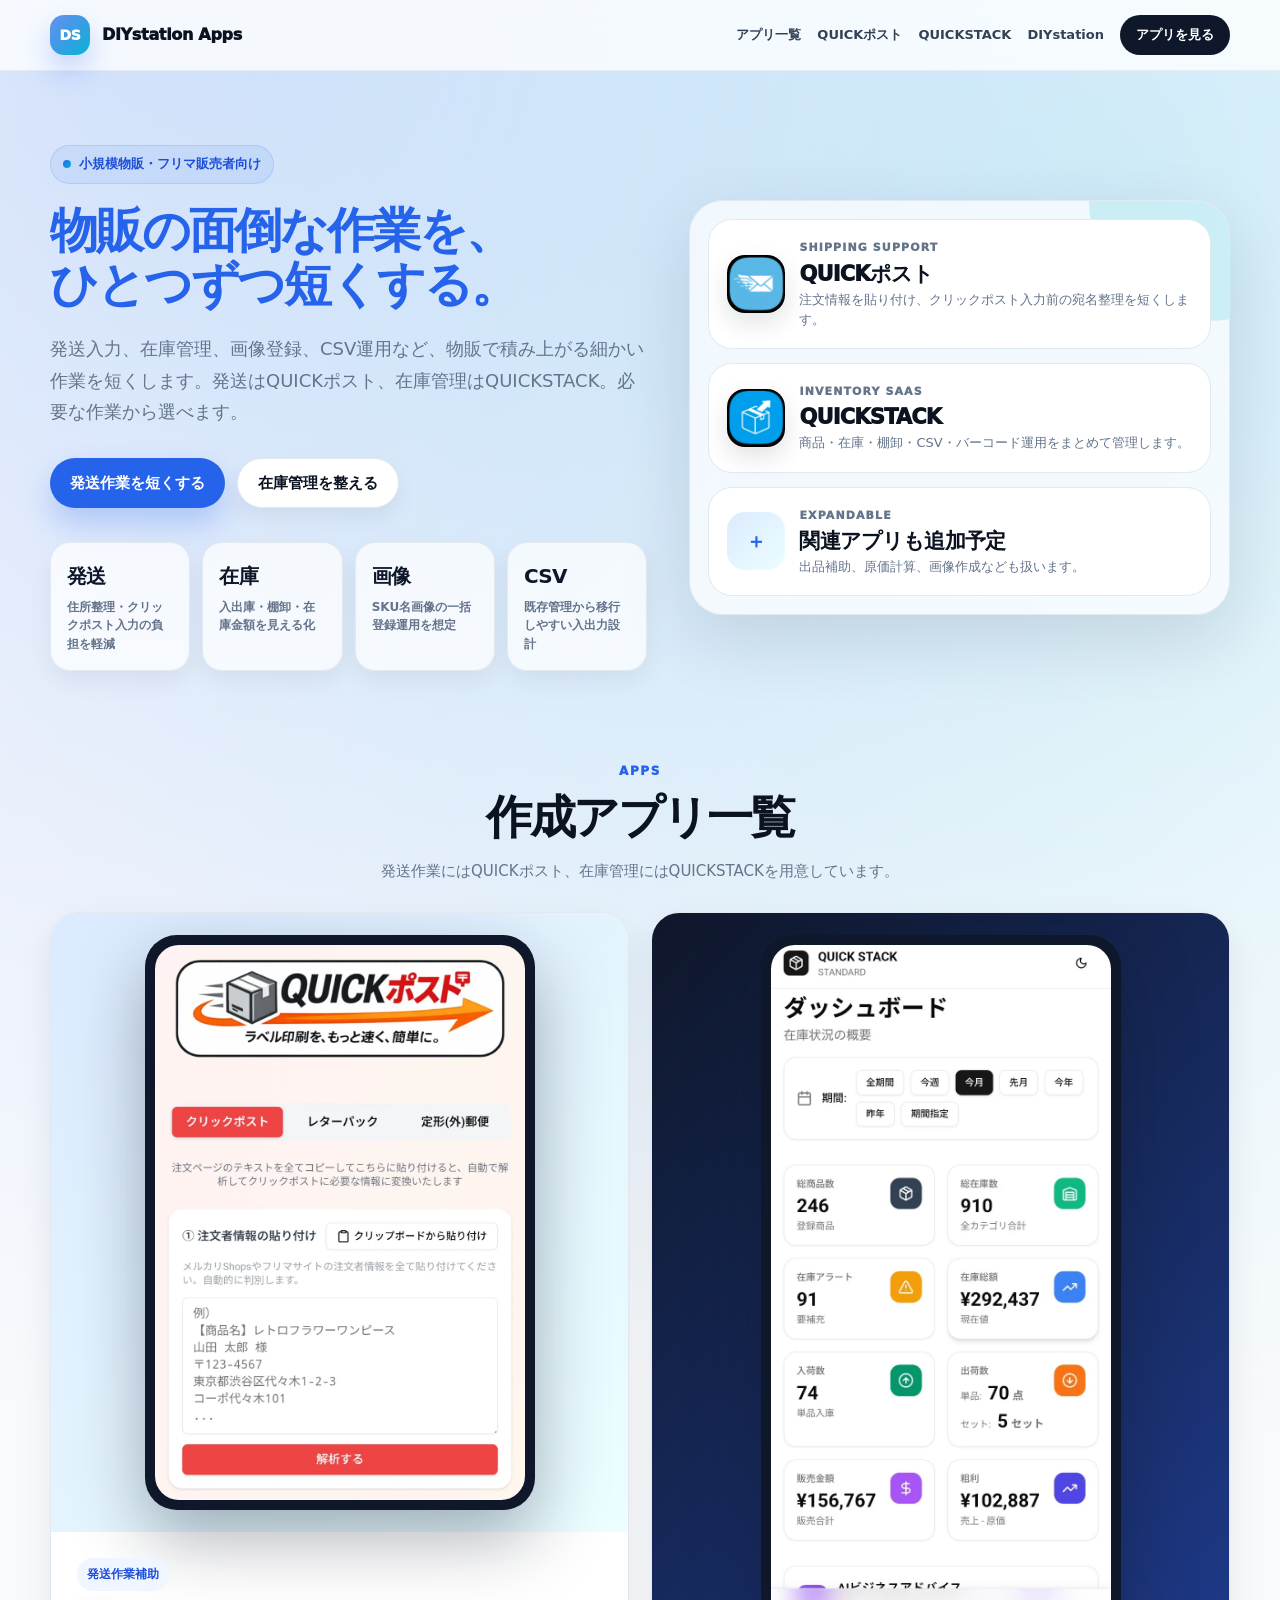
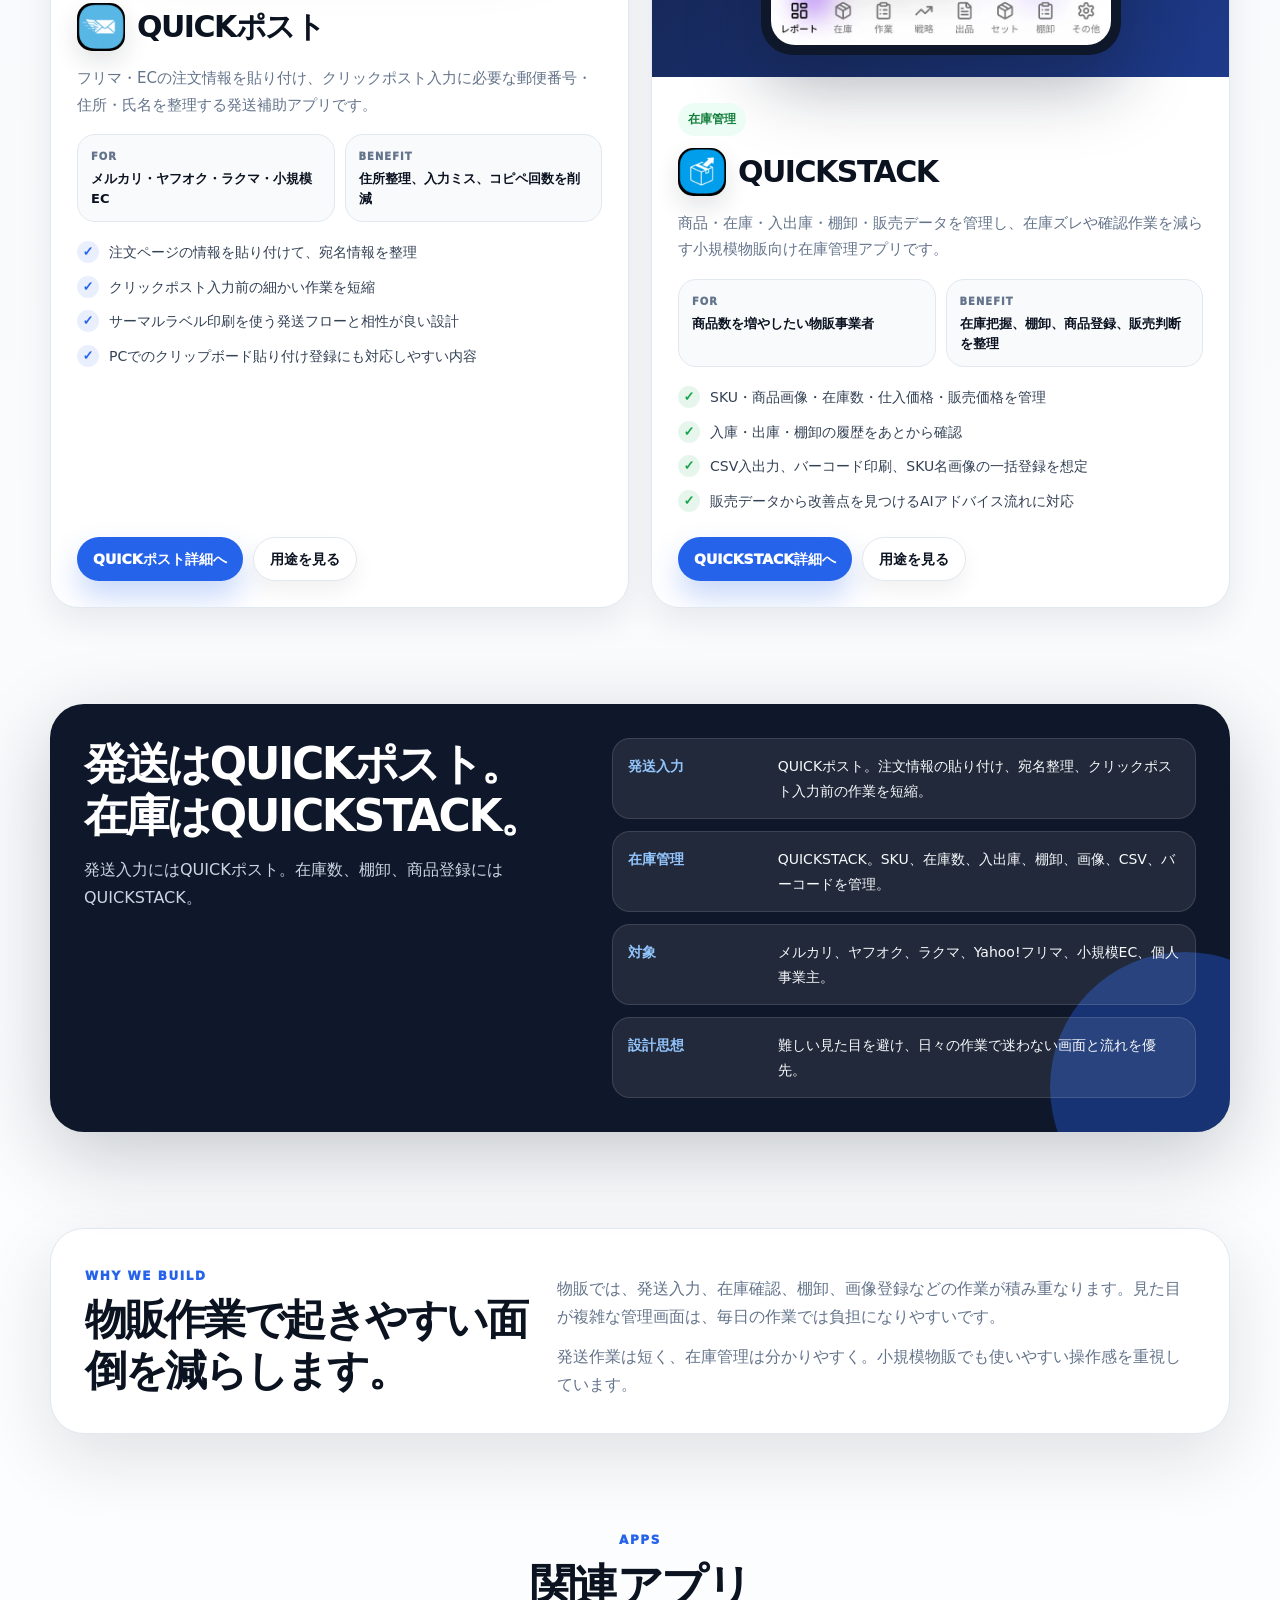
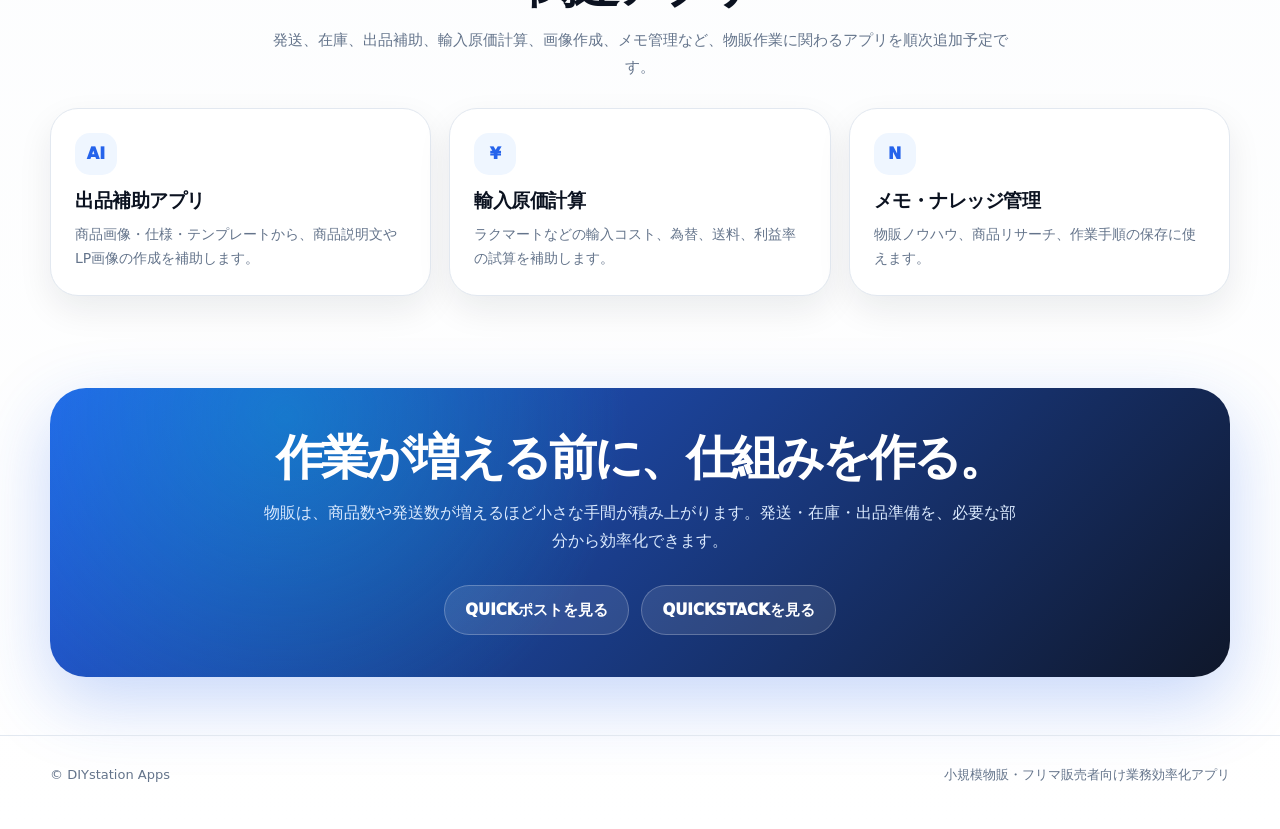
==== index.html @ 3c22f2e5 "ナビにDIYstationトップへのリンクを追加" ====
<!DOCTYPE html>
<html lang="ja">
<head>
  <meta charset="UTF-8" />
  <meta name="viewport" content="width=device-width, initial-scale=1.0, viewport-fit=cover" />
  <title>DIYstation Apps | 物販作業を短くするアプリ一覧</title>
  <meta name="description" content="QUICKポスト、QUICKSTACKなど、小規模物販・フリマ販売者の発送、在庫管理、出品準備を効率化するアプリこのページです。" />
  <meta property="og:title" content="DIYstation Apps | 物販作業を短くするアプリ一覧" />
  <meta property="og:description" content="QUICKポスト、QUICKSTACKなど、小規模物販・フリマ販売者の発送、在庫管理、出品準備を効率化するアプリこのページです。" />
  <meta property="og:type" content="website" />
  <meta property="og:image" content="./assets/og.png" />
  <meta property="og:url" content="https://example.com/" />
  <link rel="preconnect" href="https://fonts.gstatic.com" crossorigin />
  <link rel="icon" href="./assets/quickstack-icon.png" />
  <link rel="stylesheet" href="./assets/site.css" />
</head>

<body>

<header class="header">
  <div class="header-inner">
    <a class="brand" href="./index.html" aria-label="DIYstation Apps">
      <div class="logo-mark">DS</div>
      <span>DIYstation Apps</span>
    </a>
    <nav class="nav" aria-label="Main navigation">
      <a href="./index.html#apps">アプリ一覧</a>
      <a href="./quickpost.html">QUICKポスト</a>
      <a href="./quickstack.html">QUICKSTACK</a>
      <a href="https://ricesan7.github.io/diystation/" target="_blank">DIYstation</a>
      <a class="nav-cta" href="./index.html#apps">アプリを見る</a>
      <button class="mobile-menu-button" type="button" aria-label="メニューを開く" aria-expanded="false" data-mobile-menu>☰</button>
    </nav>
  </div>
</header>

<div class="mobile-drawer" aria-label="Mobile navigation">
  <a href="./index.html#apps">アプリ一覧を見る</a>
  <a href="./quickpost.html">QUICKポストを見る</a>
  <a href="./quickstack.html">QUICKSTACKを見る</a>
  <a href="https://ricesan7.github.io/diystation/" target="_blank">DIYstationトップへ</a>
  <a class="primary" href="./index.html#apps">用途から選ぶ</a>
</div>

<main>
  <section class="hero">
    <div class="container hero-grid">
      <div>
        <div class="eyebrow">小規模物販・フリマ販売者向け</div>
        <h1 class="hero-title"><span class="line">物販の面倒な作業を、</span><span class="line accent">ひとつずつ短くする。</span></h1>
        <p class="lead">
          発送入力、在庫管理、画像登録、CSV運用など、物販で積み上がる細かい作業を短くします。発送はQUICKポスト、在庫管理はQUICKSTACK。必要な作業から選べます。
        </p>
        <div class="actions">
          <a class="btn btn-primary" href="./quickpost.html">発送作業を短くする</a>
          <a class="btn btn-secondary" href="./quickstack.html">在庫管理を整える</a>
        </div>
        <div class="hero-proof">
          <div class="proof"><strong>発送</strong><span>住所整理・クリックポスト入力の負担を軽減</span></div>
          <div class="proof"><strong>在庫</strong><span>入出庫・棚卸・在庫金額を見える化</span></div>
          <div class="proof"><strong>画像</strong><span>SKU名画像の一括登録運用を想定</span></div>
          <div class="proof"><strong>CSV</strong><span>既存管理から移行しやすい入出力設計</span></div>
        </div>
      </div>

      <div class="visual-wrap">
        <div class="visual-stack">
          <a class="product-tile" href="./quickpost.html">
            <picture>
  <source srcset="./assets/quickpost-icon.webp" type="image/webp">
  <img class="app-icon-img" src="./assets/quickpost-icon.png" alt="QUICKポスト アイコン">
</picture>
            <div>
              <div class="tile-kicker">Shipping Support</div>
              <div class="tile-title">QUICKポスト</div>
              <div class="tile-desc">注文情報を貼り付け、クリックポスト入力前の宛名整理を短くします。</div>
            </div>
          </a>
          <a class="product-tile" href="./quickstack.html">
            <picture>
  <source srcset="./assets/quickstack-icon.webp" type="image/webp">
  <img class="app-icon-img" src="./assets/quickstack-icon.png" alt="QUICKSTACK アイコン">
</picture>
            <div>
              <div class="tile-kicker">Inventory SaaS</div>
              <div class="tile-title">QUICKSTACK</div>
              <div class="tile-desc">商品・在庫・棚卸・CSV・バーコード運用をまとめて管理します。</div>
            </div>
          </a>
          <div class="product-tile">
            <div class="tile-icon">＋</div>
            <div>
              <div class="tile-kicker">Expandable</div>
              <div class="tile-title">関連アプリも追加予定</div>
              <div class="tile-desc">出品補助、原価計算、画像作成なども扱います。</div>
            </div>
          </div>
        </div>
      </div>
    </div>
  </section>

  <section id="apps" class="section">
    <div class="container">
      <div class="section-head">
        <div class="kicker">Apps</div>
        <h2 class="section-title">作成アプリ一覧</h2>
        <p class="section-desc">発送作業にはQUICKポスト、在庫管理にはQUICKSTACKを用意しています。</p>
      </div>

      <div class="cards-2">
        <article class="app-card">
          <div class="app-screen">
<div class="real-screen-frame quickpost">
  <picture>
    <source srcset="./assets/quickpost-screen.webp" type="image/webp">
    <img src="./assets/quickpost-screen.png" alt="QUICKポスト アプリ画面" loading="lazy">
  </picture>
</div>
</div>
          <div class="app-body">
            <div class="tag">発送作業補助</div>
            <div class="app-title-row"><picture>
  <source srcset="./assets/quickpost-icon.webp" type="image/webp">
  <img class="app-icon-img" src="./assets/quickpost-icon.png" alt="QUICKポスト アイコン">
</picture><h3>QUICKポスト</h3></div>
            <p class="app-copy">フリマ・ECの注文情報を貼り付け、クリックポスト入力に必要な郵便番号・住所・氏名を整理する発送補助アプリです。</p>
            <div class="meta-grid">
              <div class="meta"><small>For</small><strong>メルカリ・ヤフオク・ラクマ・小規模EC</strong></div>
              <div class="meta"><small>Benefit</small><strong>住所整理、入力ミス、コピペ回数を削減</strong></div>
            </div>
            <ul class="check-list">
              <li>注文ページの情報を貼り付けて、宛名情報を整理</li>
              <li>クリックポスト入力前の細かい作業を短縮</li>
              <li>サーマルラベル印刷を使う発送フローと相性が良い設計</li>
              <li>PCでのクリップボード貼り付け登録にも対応しやすい内容</li>
            </ul>
            <div class="card-actions">
              <a class="btn btn-primary" href="./quickpost.html">QUICKポスト詳細へ</a>
              <a class="btn btn-secondary" href="#compare">用途を見る</a>
            </div>
          </div>
        </article>

        <article class="app-card">
          <div class="app-screen dark">
<div class="real-screen-frame tall">
  <picture>
    <source srcset="./assets/quickstack-screen.webp" type="image/webp">
    <img src="./assets/quickstack-screen.png" alt="QUICKSTACK ダッシュボード画面" loading="lazy">
  </picture>
</div>
</div>
          <div class="app-body">
            <div class="tag green">在庫管理</div>
            <div class="app-title-row"><picture>
  <source srcset="./assets/quickstack-icon.webp" type="image/webp">
  <img class="app-icon-img" src="./assets/quickstack-icon.png" alt="QUICKSTACK アイコン">
</picture><h3>QUICKSTACK</h3></div>
            <p class="app-copy">商品・在庫・入出庫・棚卸・販売データを管理し、在庫ズレや確認作業を減らす小規模物販向け在庫管理アプリです。</p>
            <div class="meta-grid">
              <div class="meta"><small>For</small><strong>商品数を増やしたい物販事業者</strong></div>
              <div class="meta"><small>Benefit</small><strong>在庫把握、棚卸、商品登録、販売判断を整理</strong></div>
            </div>
            <ul class="check-list green">
              <li>SKU・商品画像・在庫数・仕入価格・販売価格を管理</li>
              <li>入庫・出庫・棚卸の履歴をあとから確認</li>
              <li>CSV入出力、バーコード印刷、SKU名画像の一括登録を想定</li>
              <li>販売データから改善点を見つけるAIアドバイス流れに対応</li>
            </ul>
            <div class="card-actions">
              <a class="btn btn-primary" href="./quickstack.html">QUICKSTACK詳細へ</a>
              <a class="btn btn-secondary" href="#compare">用途を見る</a>
            </div>
          </div>
        </article>
      </div>
    </div>
  </section>

  <section id="compare" class="section">
    <div class="container">
      <div class="dark-panel">
        <div class="dark-grid">
          <div>
            <h2>発送はQUICKポスト。<br>在庫はQUICKSTACK。</h2>
            <p>発送入力にはQUICKポスト。在庫数、棚卸、商品登録にはQUICKSTACK。</p>
          </div>
          <div class="compare-table">
            <div class="compare-row"><div class="compare-label">発送入力</div><div class="compare-text">QUICKポスト。注文情報の貼り付け、宛名整理、クリックポスト入力前の作業を短縮。</div></div>
            <div class="compare-row"><div class="compare-label">在庫管理</div><div class="compare-text">QUICKSTACK。SKU、在庫数、入出庫、棚卸、画像、CSV、バーコードを管理。</div></div>
            <div class="compare-row"><div class="compare-label">対象</div><div class="compare-text">メルカリ、ヤフオク、ラクマ、Yahoo!フリマ、小規模EC、個人事業主。</div></div>
            <div class="compare-row"><div class="compare-label">設計思想</div><div class="compare-text">難しい見た目を避け、日々の作業で迷わない画面と流れを優先。</div></div>
          </div>
        </div>
      </div>
    </div>
  </section>

  <section class="section">
    <div class="container story">
      <div>
        <div class="kicker">Why we build</div>
        <h2>物販作業で起きやすい面倒を減らします。</h2>
      </div>
      <div>
        <p>物販では、発送入力、在庫確認、棚卸、画像登録などの作業が積み重なります。見た目が複雑な管理画面は、毎日の作業では負担になりやすいです。</p>
        <p>発送作業は短く、在庫管理は分かりやすく。小規模物販でも使いやすい操作感を重視しています。</p>
      </div>
    </div>
  </section>

  <section class="section">
    <div class="container">
      <div class="section-head">
        <div class="kicker">Apps</div>
        <h2 class="section-title">関連アプリ</h2>
        <p class="section-desc">発送、在庫、出品補助、輸入原価計算、画像作成、メモ管理など、物販作業に関わるアプリを順次追加予定です。</p>
      </div>
      <div class="cards-3">
        <div class="feature-card"><div class="icon">AI</div><h3>出品補助アプリ</h3><p>商品画像・仕様・テンプレートから、商品説明文やLP画像の作成を補助します。</p></div>
        <div class="feature-card"><div class="icon">¥</div><h3>輸入原価計算</h3><p>ラクマートなどの輸入コスト、為替、送料、利益率の試算を補助します。</p></div>
        <div class="feature-card"><div class="icon">N</div><h3>メモ・ナレッジ管理</h3><p>物販ノウハウ、商品リサーチ、作業手順の保存に使えます。</p></div>
      </div>
    </div>
  </section>

  <section class="container">
    <div class="cta">
      <h2>作業が増える前に、仕組みを作る。</h2>
      <p>物販は、商品数や発送数が増えるほど小さな手間が積み上がります。発送・在庫・出品準備を、必要な部分から効率化できます。</p>
      <div class="actions">
        <a class="btn btn-ghost" href="./quickpost.html">QUICKポストを見る</a>
        <a class="btn btn-ghost" href="./quickstack.html">QUICKSTACKを見る</a>
      </div>
    </div>
  </section>
</main>

<footer class="footer">
  <div class="container footer-inner">
    <div>© DIYstation Apps</div>
    <div>小規模物販・フリマ販売者向け業務効率化アプリ</div>
  </div>
</footer>
<script src="./assets/site.js"></script>


<div class="mobile-bottom-cta" aria-label="Mobile quick actions">
  <a class="primary" href="./quickpost.html"><img class="mini-cta-icon" src="./assets/quickpost-icon.png" alt="">発送を短く</a>
  <a href="./quickstack.html"><img class="mini-cta-icon" src="./assets/quickstack-icon.png" alt="">在庫を整える</a>
</div>
</body>
</html>
---- assets/site.css ----
:root{
  --ink:#0b1220;
  --ink-2:#1e293b;
  --muted:#64748b;
  --muted-2:#94a3b8;
  --line:#e2e8f0;
  --line-2:rgba(148,163,184,.28);
  --white:#fff;
  --bg:#f8fafc;
  --bg-blue:#eef5ff;
  --blue:#2563eb;
  --blue-2:#1d4ed8;
  --cyan:#06b6d4;
  --green:#16a34a;
  --violet:#7c3aed;
  --amber:#f59e0b;
  --dark:#0f172a;
  --shadow:0 24px 70px rgba(15,23,42,.12);
  --shadow-soft:0 14px 34px rgba(15,23,42,.08);
  --radius:28px;
  --radius-sm:18px;
  --container:min(1180px, calc(100% - 32px));
}

*{box-sizing:border-box}
html{scroll-behavior:smooth}
body{
  margin:0;
  color:var(--ink);
  font-family:Inter, "Noto Sans JP", system-ui, -apple-system, BlinkMacSystemFont, "Segoe UI", sans-serif;
  line-height:1.75;
  background:
    radial-gradient(circle at 12% 0%, rgba(37,99,235,.16), transparent 34%),
    radial-gradient(circle at 86% 6%, rgba(6,182,212,.14), transparent 31%),
    linear-gradient(180deg,#f8fbff 0%,#f8fafc 42%,#fff 100%);
}
a{color:inherit;text-decoration:none}
img{max-width:100%;display:block}
button,input,textarea,select{font:inherit}
.container{width:var(--container);margin:0 auto}
.eyebrow{
  display:inline-flex;align-items:center;gap:8px;
  padding:7px 12px;border:1px solid rgba(37,99,235,.14);
  border-radius:999px;background:rgba(37,99,235,.08);
  color:#1d4ed8;font-size:13px;font-weight:800;
}
.eyebrow::before{content:"";width:8px;height:8px;border-radius:999px;background:linear-gradient(135deg,var(--blue),var(--cyan))}
.header{
  position:sticky;top:0;z-index:50;
  backdrop-filter:blur(18px);
  background:rgba(255,255,255,.78);
  border-bottom:1px solid rgba(226,232,240,.78);
  transition:box-shadow .2s ease, background .2s ease;
}
.header.is-scrolled{background:rgba(255,255,255,.9);box-shadow:0 12px 30px rgba(15,23,42,.08)}
.header-inner{
  width:var(--container);height:70px;margin:0 auto;
  display:flex;align-items:center;justify-content:space-between;gap:18px;
}
.brand{display:flex;align-items:center;gap:12px;font-weight:950;letter-spacing:-.02em}
.logo-mark{
  width:40px;height:40px;border-radius:14px;
  background:
    linear-gradient(135deg,rgba(255,255,255,.3),transparent),
    linear-gradient(135deg,var(--blue),var(--cyan));
  color:#fff;display:grid;place-items:center;
  font-size:14px;font-weight:950;box-shadow:0 14px 28px rgba(37,99,235,.25);
}
.nav{display:flex;align-items:center;gap:16px}
.nav a{font-size:13px;font-weight:850;color:#334155}
.nav a:hover{color:var(--blue)}
.nav-cta{
  display:inline-flex;align-items:center;justify-content:center;
  min-height:40px;padding:0 16px;border-radius:999px;
  background:var(--dark);color:#fff!important;font-size:13px!important;font-weight:900!important;
}
.hero{padding:74px 0 42px}
.hero-grid{display:grid;grid-template-columns:1.05fr .95fr;gap:42px;align-items:center}
.hero h1{
  margin:20px 0 0;
  font-size:clamp(38px,5.5vw,72px);
  line-height:1.04;letter-spacing:-.07em;
}
.hero h1 span{color:var(--blue)}
.lead{
  margin:22px 0 0;max-width:720px;
  color:var(--muted);font-size:clamp(15px,2.2vw,18px);
}
.actions{display:flex;flex-wrap:wrap;gap:12px;margin-top:30px}
.btn{
  display:inline-flex;align-items:center;justify-content:center;gap:8px;
  min-height:50px;padding:0 20px;border-radius:999px;
  font-weight:950;font-size:15px;
  transition:transform .18s ease, box-shadow .18s ease, background .18s ease, border-color .18s ease;
}
.btn:hover{transform:translateY(-2px)}
.btn-primary{background:var(--blue);color:#fff;box-shadow:0 16px 30px rgba(37,99,235,.25)}
.btn-primary:hover{background:var(--blue-2)}
.btn-secondary{background:#fff;border:1px solid var(--line);box-shadow:0 10px 22px rgba(15,23,42,.06)}
.btn-dark{background:var(--dark);color:#fff}
.btn-ghost{background:rgba(255,255,255,.1);border:1px solid rgba(255,255,255,.24);color:#fff}
.hero-proof{
  margin-top:34px;display:grid;grid-template-columns:repeat(4,minmax(0,1fr));gap:12px;
}
.proof{
  padding:16px;border:1px solid rgba(226,232,240,.92);
  border-radius:20px;background:rgba(255,255,255,.72);
  box-shadow:0 10px 24px rgba(15,23,42,.06);
}
.proof strong{display:block;font-size:20px;letter-spacing:-.04em;color:#0f172a}
.proof span{display:block;margin-top:4px;color:var(--muted);font-size:12px;font-weight:750;line-height:1.55}
.visual-wrap{
  position:relative;padding:18px;border:1px solid rgba(226,232,240,.95);
  border-radius:34px;background:rgba(255,255,255,.7);box-shadow:var(--shadow);
  overflow:hidden;
}
.visual-wrap::before{
  content:"";position:absolute;inset:-120px -100px auto auto;width:240px;height:240px;
  border-radius:50%;background:rgba(6,182,212,.16);
}
.visual-stack{position:relative;display:grid;gap:14px}
.product-tile{
  border:1px solid var(--line);border-radius:24px;background:#fff;padding:18px;
  display:grid;grid-template-columns:58px 1fr;gap:14px;align-items:center;
}
.tile-icon{
  width:58px;height:58px;border-radius:18px;display:grid;place-items:center;
  background:linear-gradient(135deg,#dbeafe,#ecfeff);color:var(--blue);font-weight:950;font-size:20px;
}
.tile-icon.green{background:linear-gradient(135deg,#dcfce7,#ecfeff);color:var(--green)}
.tile-kicker{font-size:11px;font-weight:950;letter-spacing:.1em;text-transform:uppercase;color:var(--muted)}
.tile-title{font-size:21px;line-height:1.15;font-weight:950;letter-spacing:-.04em;margin-top:4px}
.tile-desc{font-size:13px;line-height:1.55;color:var(--muted);margin-top:4px}
.section{padding:48px 0}
.section-head{text-align:center;margin-bottom:28px}
.kicker{color:var(--blue);font-size:12px;font-weight:950;letter-spacing:.13em;text-transform:uppercase}
.section h2,.section-title{
  margin:8px 0 0;
  font-size:clamp(28px,4vw,46px);
  line-height:1.18;letter-spacing:-.055em;
}
.section-desc{
  margin:14px auto 0;max-width:760px;color:var(--muted);font-size:15px;
}
.cards-2{display:grid;grid-template-columns:repeat(2,minmax(0,1fr));gap:22px}
.cards-3{display:grid;grid-template-columns:repeat(3,minmax(0,1fr));gap:18px}
.app-card,.feature-card,.step-card,.price-card,.faq-card{
  background:#fff;border:1px solid var(--line);border-radius:var(--radius);
  box-shadow:var(--shadow-soft);overflow:hidden;
}
.app-card{display:flex;flex-direction:column}
.app-screen{
  min-height:300px;padding:22px;display:grid;place-items:center;
  background:linear-gradient(135deg,#dbeafe,#ecfeff);
}
.app-screen.dark{background:linear-gradient(135deg,#0f172a,#1e3a8a)}
.mock-phone{
  width:min(100%,360px);border-radius:30px;background:#0f172a;padding:10px;
  box-shadow:0 24px 60px rgba(15,23,42,.32);
}
.mock-screen{
  min-height:250px;border-radius:23px;background:#fff;overflow:hidden;padding:14px;
}
.mock-top{display:flex;align-items:center;justify-content:space-between;margin-bottom:14px}
.mock-logo{width:34px;height:34px;border-radius:12px;background:linear-gradient(135deg,var(--blue),var(--cyan))}
.mock-pill{height:10px;width:96px;border-radius:999px;background:#e2e8f0}
.mock-grid{display:grid;gap:10px}
.mock-row{height:42px;border:1px solid #e2e8f0;border-radius:14px;background:#f8fafc}
.mock-row.short{width:72%}
.mock-row.blue{background:#eff6ff;border-color:#bfdbfe}
.mock-row.green{background:#ecfdf5;border-color:#bbf7d0}
.mock-dashboard{display:grid;grid-template-columns:repeat(2,1fr);gap:10px}
.mock-stat{border:1px solid #e2e8f0;border-radius:16px;padding:12px;background:#f8fafc}
.mock-stat b{display:block;font-size:20px;letter-spacing:-.05em}
.mock-stat span{display:block;color:var(--muted);font-size:10px;font-weight:800}
.app-body{padding:26px;display:flex;flex-direction:column;flex:1}
.tag{
  align-self:flex-start;display:inline-flex;padding:6px 10px;border-radius:999px;
  background:#eff6ff;color:#1d4ed8;font-size:12px;font-weight:950;margin-bottom:12px;
}
.tag.green{background:#ecfdf5;color:#15803d}
.app-body h3{margin:0;font-size:30px;letter-spacing:-.05em;line-height:1.15}
.app-copy{margin:12px 0 0;color:var(--muted);font-size:15px}
.meta-grid{display:grid;grid-template-columns:repeat(2,minmax(0,1fr));gap:10px;margin-top:16px}
.meta{padding:13px;border:1px solid var(--line);border-radius:18px;background:#f8fafc}
.meta small{display:block;color:var(--muted);font-size:10px;font-weight:950;letter-spacing:.1em;text-transform:uppercase}
.meta strong{display:block;margin-top:4px;font-size:13px;line-height:1.5}
.check-list{list-style:none;margin:18px 0 0;padding:0;display:grid;gap:10px}
.check-list li{display:flex;gap:10px;align-items:flex-start;color:#334155;font-size:14px}
.check-list li::before{
  content:"✓";flex:0 0 auto;width:22px;height:22px;border-radius:999px;
  display:grid;place-items:center;background:rgba(37,99,235,.1);color:var(--blue);font-weight:950;font-size:13px;margin-top:1px;
}
.check-list.green li::before{background:rgba(22,163,74,.1);color:var(--green)}
.card-actions{display:flex;flex-wrap:wrap;gap:10px;margin-top:auto;padding-top:24px}
.card-actions .btn{min-height:44px;font-size:14px;padding:0 16px}
.dark-panel{
  position:relative;overflow:hidden;border-radius:34px;background:#0f172a;color:#fff;padding:34px;
  box-shadow:0 24px 80px rgba(15,23,42,.22);
}
.dark-panel::after{
  content:"";position:absolute;right:-90px;bottom:-90px;width:270px;height:270px;border-radius:999px;background:rgba(37,99,235,.38);
}
.dark-grid{position:relative;z-index:1;display:grid;grid-template-columns:.92fr 1.08fr;gap:30px;align-items:start}
.dark-panel h2{margin:0;font-size:clamp(28px,4vw,44px);line-height:1.18;letter-spacing:-.055em}
.dark-panel p{margin:14px 0 0;color:#cbd5e1}
.compare-table{display:grid;gap:12px}
.compare-row{
  display:grid;grid-template-columns:136px 1fr;gap:14px;padding:15px;
  border-radius:18px;background:rgba(255,255,255,.08);border:1px solid rgba(255,255,255,.12);
}
.compare-label{color:#93c5fd;font-size:14px;font-weight:950}
.compare-text{font-size:14px;color:#f8fafc}
.feature-card,.step-card,.price-card,.faq-card{padding:24px}
.icon{
  width:42px;height:42px;border-radius:15px;display:grid;place-items:center;margin-bottom:14px;
  background:#eff6ff;color:var(--blue);font-weight:950;
}
.icon.green{background:#ecfdf5;color:var(--green)}
.feature-card h3,.step-card h3,.price-card h3,.faq-card h3{margin:0;font-size:19px;line-height:1.25;letter-spacing:-.025em}
.feature-card p,.step-card p,.price-card p,.faq-card p{margin:9px 0 0;color:var(--muted);font-size:14px}
.story{
  display:grid;grid-template-columns:.82fr 1.18fr;gap:28px;align-items:center;
  padding:34px;border:1px solid var(--line);border-radius:34px;background:#fff;box-shadow:var(--shadow);
}
.story h2{margin:8px 0 0;font-size:clamp(27px,4vw,42px);line-height:1.2;letter-spacing:-.055em}
.story p{margin:12px 0 0;color:var(--muted)}
.timeline{counter-reset:step;display:grid;gap:14px}
.timeline-item{
  position:relative;padding:18px 18px 18px 64px;border:1px solid var(--line);border-radius:22px;background:#fff;box-shadow:var(--shadow-soft);
}
.timeline-item::before{
  counter-increment:step;content:counter(step);
  position:absolute;left:18px;top:18px;width:32px;height:32px;border-radius:12px;
  display:grid;place-items:center;background:#eff6ff;color:var(--blue);font-weight:950;
}
.timeline-item h3{margin:0;font-size:17px;letter-spacing:-.02em}
.timeline-item p{margin:5px 0 0;color:var(--muted);font-size:14px}
.cta{
  margin:44px 0 58px;padding:42px;border-radius:36px;text-align:center;color:#fff;
  background:
    radial-gradient(circle at 20% 10%,rgba(6,182,212,.36),transparent 35%),
    linear-gradient(135deg,var(--blue),#0f172a);
  box-shadow:0 24px 70px rgba(37,99,235,.26);
}
.cta h2{margin:0;font-size:clamp(28px,4vw,48px);line-height:1.16;letter-spacing:-.06em}
.cta p{margin:14px auto 0;max-width:760px;color:#dbeafe}
.cta .actions{justify-content:center}
.footer{border-top:1px solid var(--line);padding:28px 0 42px;color:var(--muted);font-size:13px}
.footer-inner{display:flex;justify-content:space-between;gap:16px;flex-wrap:wrap}
.notice{
  margin-top:18px;padding:13px 15px;border:1px solid #bfdbfe;border-radius:18px;
  background:#eff6ff;color:#1e3a8a;font-size:13px;font-weight:800;
}
@media(max-width:980px){
  .hero-grid,.dark-grid,.story{grid-template-columns:1fr}
  .hero-proof{grid-template-columns:repeat(2,minmax(0,1fr))}
  .cards-2,.cards-3{grid-template-columns:1fr}
}
@media(max-width:760px){
  .header-inner{height:62px}
  .nav a:not(.nav-cta){display:none}
  .hero{padding:48px 0 30px}
  .proof strong{font-size:18px}
  .app-screen{min-height:240px}
  .compare-row{grid-template-columns:1fr;gap:4px}
  .meta-grid{grid-template-columns:1fr}
  .actions,.card-actions{flex-direction:column}
  .btn{width:100%}
  .dark-panel,.story,.cta{padding:26px 20px;border-radius:28px}
}
@media(max-width:480px){
  .container,.header-inner{width:min(100% - 22px,1180px)}
  .hero-proof{grid-template-columns:1fr}
  .brand span{font-size:14px}
}


/* =========================================================
   Smartphone-first refinements
   ========================================================= */

/* Prevent accidental horizontal overflow on mobile */
html, body {
  max-width: 100%;
  overflow-x: hidden;
}

/* Better mobile tap behavior */
a, button {
  -webkit-tap-highlight-color: rgba(37, 99, 235, .16);
}

.mobile-menu-button {
  display: none;
  border: 1px solid var(--line);
  background: rgba(255,255,255,.9);
  color: var(--ink);
  border-radius: 999px;
  min-width: 42px;
  min-height: 42px;
  padding: 0 13px;
  font-size: 18px;
  line-height: 1;
  font-weight: 950;
}

.mobile-drawer {
  display: none;
}

.mobile-bottom-cta {
  display: none;
}

@media (max-width: 760px) {
  body {
    background:
      radial-gradient(circle at 0% 0%, rgba(37,99,235,.13), transparent 28%),
      linear-gradient(180deg,#f8fbff 0%,#f8fafc 46%,#fff 100%);
    padding-bottom: calc(82px + env(safe-area-inset-bottom));
  }

  .container,
  .header-inner {
    width: min(100% - 20px, 1180px);
  }

  .header {
    background: rgba(255,255,255,.92);
  }

  .header-inner {
    height: 58px;
  }

  .logo-mark {
    width: 34px;
    height: 34px;
    border-radius: 12px;
    font-size: 12px;
  }

  .brand {
    gap: 9px;
  }

  .brand span {
    font-size: 14px;
    max-width: 152px;
    white-space: nowrap;
    overflow: hidden;
    text-overflow: ellipsis;
  }

  .nav {
    gap: 8px;
  }

  .nav a:not(.nav-cta) {
    display: none;
  }

  .nav-cta {
    display: none;
  }

  .mobile-menu-button {
    display: inline-flex;
    align-items: center;
    justify-content: center;
  }

  .mobile-drawer {
    position: fixed;
    top: 64px;
    left: 10px;
    right: 10px;
    z-index: 60;
    display: none;
    padding: 10px;
    border: 1px solid var(--line);
    border-radius: 22px;
    background: rgba(255,255,255,.96);
    box-shadow: 0 18px 46px rgba(15,23,42,.16);
    backdrop-filter: blur(18px);
  }

  body.menu-open .mobile-drawer {
    display: grid;
    gap: 8px;
  }

  .mobile-drawer a {
    min-height: 48px;
    display: flex;
    align-items: center;
    padding: 0 14px;
    border-radius: 16px;
    color: var(--ink);
    font-size: 14px;
    font-weight: 900;
    background: #f8fafc;
    border: 1px solid rgba(226,232,240,.88);
  }

  .mobile-drawer a.primary {
    background: var(--blue);
    color: #fff;
    border-color: var(--blue);
  }

  .hero {
    padding: 34px 0 24px;
  }

  .hero-grid {
    gap: 20px;
  }

  .eyebrow {
    font-size: 11px;
    padding: 6px 10px;
    max-width: 100%;
  }

  .hero h1 {
    margin-top: 14px;
    font-size: clamp(32px, 10.6vw, 44px);
    line-height: 1.08;
    letter-spacing: -.058em;
  }

  .lead {
    margin-top: 16px;
    font-size: 14.5px;
    line-height: 1.86;
    max-width: none;
  }

  .actions {
    margin-top: 22px;
    gap: 10px;
  }

  .btn {
    min-height: 50px;
    width: 100%;
    padding: 0 16px;
    font-size: 14px;
    box-shadow: none;
  }

  .hero-proof {
    margin-top: 18px;
    grid-template-columns: repeat(2, minmax(0, 1fr));
    gap: 9px;
  }

  .proof {
    padding: 12px;
    border-radius: 17px;
  }

  .proof strong {
    font-size: 16px;
  }

  .proof span {
    font-size: 11.5px;
    line-height: 1.5;
  }

  .visual-wrap {
    padding: 10px;
    border-radius: 25px;
    box-shadow: 0 14px 34px rgba(15,23,42,.1);
  }

  .product-tile {
    grid-template-columns: 46px 1fr;
    gap: 10px;
    padding: 13px;
    border-radius: 19px;
  }

  .tile-icon {
    width: 46px;
    height: 46px;
    border-radius: 15px;
    font-size: 16px;
  }

  .tile-kicker {
    font-size: 10px;
  }

  .tile-title {
    font-size: 17px;
  }

  .tile-desc {
    font-size: 12px;
  }

  .section {
    padding: 34px 0;
  }

  .section-head {
    text-align: left;
    margin-bottom: 18px;
  }

  .kicker {
    font-size: 11px;
  }

  .section h2,
  .section-title {
    font-size: clamp(25px, 8vw, 34px);
    line-height: 1.22;
    letter-spacing: -.048em;
  }

  .section-desc {
    margin-top: 10px;
    font-size: 14px;
    line-height: 1.85;
  }

  .cards-2,
  .cards-3 {
    gap: 14px;
  }

  .app-card,
  .feature-card,
  .step-card,
  .price-card,
  .faq-card {
    border-radius: 23px;
    box-shadow: 0 10px 26px rgba(15,23,42,.075);
  }

  .app-screen {
    min-height: 216px;
    padding: 16px;
  }

  .mock-phone {
    width: min(100%, 268px);
    border-radius: 25px;
    padding: 8px;
  }

  .mock-screen {
    min-height: 205px;
    border-radius: 20px;
    padding: 12px;
  }

  .mock-stat {
    padding: 9px;
    border-radius: 13px;
  }

  .mock-stat b {
    font-size: 17px;
  }

  .mock-row {
    height: 34px;
    border-radius: 12px;
  }

  .app-body {
    padding: 20px;
  }

  .tag {
    font-size: 11px;
    margin-bottom: 10px;
  }

  .app-body h3 {
    font-size: 25px;
  }

  .app-copy {
    font-size: 14px;
    line-height: 1.82;
  }

  .meta-grid {
    gap: 8px;
  }

  .meta {
    padding: 11px;
    border-radius: 15px;
  }

  .meta strong {
    font-size: 12.5px;
  }

  .check-list {
    margin-top: 16px;
    gap: 9px;
  }

  .check-list li {
    font-size: 13.5px;
    line-height: 1.7;
  }

  .check-list li::before {
    width: 21px;
    height: 21px;
    font-size: 12px;
  }

  .card-actions {
    padding-top: 18px;
    gap: 9px;
  }

  .card-actions .btn {
    min-height: 47px;
  }

  .dark-panel {
    padding: 24px 18px;
    border-radius: 27px;
  }

  .dark-panel h2 {
    font-size: clamp(25px, 8vw, 35px);
    line-height: 1.2;
  }

  .dark-panel p {
    font-size: 14px;
    line-height: 1.85;
  }

  .dark-grid {
    gap: 18px;
  }

  .compare-table {
    gap: 9px;
  }

  .compare-row {
    padding: 13px;
    border-radius: 15px;
  }

  .compare-label {
    font-size: 12px;
  }

  .compare-text {
    font-size: 13.5px;
    line-height: 1.72;
  }

  .feature-card,
  .step-card,
  .price-card,
  .faq-card {
    padding: 18px;
  }

  .icon {
    width: 38px;
    height: 38px;
    border-radius: 13px;
    margin-bottom: 12px;
    font-size: 12px;
  }

  .feature-card h3,
  .step-card h3,
  .price-card h3,
  .faq-card h3 {
    font-size: 17px;
  }

  .feature-card p,
  .step-card p,
  .price-card p,
  .faq-card p {
    font-size: 13.5px;
    line-height: 1.78;
  }

  .story {
    padding: 24px 18px;
    border-radius: 27px;
    gap: 14px;
  }

  .story h2 {
    font-size: clamp(25px, 8vw, 35px);
  }

  .story p {
    font-size: 14px;
    line-height: 1.85;
  }

  .timeline {
    gap: 10px;
  }

  .timeline-item {
    padding: 15px 15px 15px 56px;
    border-radius: 19px;
  }

  .timeline-item::before {
    left: 15px;
    top: 15px;
    width: 30px;
    height: 30px;
    border-radius: 11px;
  }

  .timeline-item h3 {
    font-size: 16px;
  }

  .timeline-item p {
    font-size: 13.5px;
    line-height: 1.76;
  }

  .cta {
    margin: 28px 0 36px;
    padding: 28px 18px;
    border-radius: 28px;
  }

  .cta h2 {
    font-size: clamp(25px, 8vw, 36px);
  }

  .cta p {
    font-size: 14px;
    line-height: 1.85;
  }

  .notice {
    font-size: 12.5px;
    line-height: 1.65;
    border-radius: 16px;
  }

  .footer {
    padding: 22px 0 calc(100px + env(safe-area-inset-bottom));
    font-size: 12px;
  }

  .footer-inner {
    display: grid;
    gap: 8px;
  }

  .mobile-bottom-cta {
    position: fixed;
    left: 10px;
    right: 10px;
    bottom: calc(10px + env(safe-area-inset-bottom));
    z-index: 70;
    display: grid;
    grid-template-columns: 1fr 1fr;
    gap: 8px;
    padding: 9px;
    border: 1px solid rgba(226,232,240,.95);
    border-radius: 22px;
    background: rgba(255,255,255,.94);
    box-shadow: 0 18px 46px rgba(15,23,42,.18);
    backdrop-filter: blur(18px);
  }

  .mobile-bottom-cta a {
    min-height: 46px;
    display: flex;
    align-items: center;
    justify-content: center;
    border-radius: 16px;
    font-size: 12.5px;
    font-weight: 950;
    text-align: center;
    border: 1px solid var(--line);
    background: #f8fafc;
  }

  .mobile-bottom-cta a.primary {
    color: #fff;
    background: var(--blue);
    border-color: var(--blue);
  }
}

@media (max-width: 380px) {
  .hero h1 {
    font-size: 30px;
  }

  .lead {
    font-size: 14px;
  }

  .hero-proof {
    grid-template-columns: 1fr;
  }

  .mobile-bottom-cta {
    grid-template-columns: 1fr;
  }

  body {
    padding-bottom: calc(138px + env(safe-area-inset-bottom));
  }
}


/* =========================================================
   Typography cleanup for hero headings
   ========================================================= */
.hero h1,
.hero-title {
  text-wrap: balance;
}

.hero-title {
  margin: 18px 0 0;
  font-size: clamp(46px, 6vw, 78px);
  line-height: 1.04;
  letter-spacing: -0.065em;
  font-weight: 950;
}

.hero-title .line {
  display: block;
}

.hero-title .accent {
  color: var(--blue);
}

.hero .lead {
  max-width: 42rem;
}

@media (max-width: 760px) {
  .hero-title {
    margin-top: 14px;
    font-size: clamp(27px, 8.5vw, 40px);
    line-height: 1.12;
    letter-spacing: -0.05em;
  }

  .hero-title .line + .line {
    margin-top: .02em;
  }

  .hero .lead {
    font-size: 14px;
    line-height: 1.82;
    max-width: none;
  }
}

@media (max-width: 380px) {
  .hero-title {
    font-size: clamp(25px, 8.2vw, 34px);
    line-height: 1.14;
  }
}


/* =========================================================
   Hero heading final size adjustment
   - Smaller heading
   - Prevent awkward mid-line Japanese breaks
   ========================================================= */
.hero-title {
  font-size: clamp(34px, 4vw, 48px) !important;
  line-height: 1.12 !important;
  letter-spacing: -0.045em !important;
  font-weight: 950;
  max-width: 100%;
}

.hero-title .line {
  display: block;
  white-space: nowrap;
}

.hero-title .accent {
  color: var(--blue);
}

@media (max-width: 760px) {
  .hero-title {
    font-size: clamp(24px, 7vw, 31px) !important;
    line-height: 1.18 !important;
    letter-spacing: -0.035em !important;
  }

  .hero-title .line {
    white-space: nowrap;
  }
}

@media (max-width: 380px) {
  .hero-title {
    font-size: clamp(22px, 6.7vw, 27px) !important;
    line-height: 1.2 !important;
    letter-spacing: -0.03em !important;
  }
}


/* =========================================================
   Real QUICKSTACK screenshot frame
   ========================================================= */
.real-screen-frame {
  width: min(100%, 380px);
  margin: 0 auto;
  border-radius: 32px;
  padding: 10px;
  background: #0f172a;
  box-shadow: 0 28px 70px rgba(15, 23, 42, 0.34);
}

.real-screen-frame img {
  width: 100%;
  height: auto;
  display: block;
  border-radius: 24px;
  background: #fff;
}

.real-screen-frame.tall {
  width: min(100%, 360px);
}

@media (max-width: 760px) {
  .real-screen-frame {
    width: min(100%, 285px);
    border-radius: 27px;
    padding: 8px;
  }

  .real-screen-frame img {
    border-radius: 20px;
  }

  .real-screen-frame.tall {
    width: min(100%, 270px);
  }
}


/* =========================================================
   Real QUICKポスト screenshot frame
   ========================================================= */
.real-screen-frame.quickpost {
  width: min(100%, 390px);
}

@media (max-width: 760px) {
  .real-screen-frame.quickpost {
    width: min(100%, 285px);
  }
}


/* =========================================================
   App icon image styles
   ========================================================= */
.app-icon-img {
  width: 58px;
  height: 58px;
  border-radius: 18px;
  object-fit: cover;
  box-shadow: 0 10px 24px rgba(15,23,42,.12);
}

.app-title-row {
  display: flex;
  align-items: center;
  gap: 12px;
  margin-bottom: 2px;
}

.app-title-row .app-icon-img {
  width: 48px;
  height: 48px;
  border-radius: 15px;
  flex: 0 0 auto;
}

.hero-app-icon {
  width: 62px;
  height: 62px;
  border-radius: 18px;
  object-fit: cover;
  box-shadow: 0 14px 30px rgba(15,23,42,.16);
  margin-bottom: 14px;
}

.mobile-bottom-cta .mini-cta-icon {
  width: 18px;
  height: 18px;
  border-radius: 6px;
  object-fit: cover;
  margin-right: 6px;
}

.mobile-bottom-cta a {
  gap: 4px;
}

@media (max-width: 760px) {
  .product-tile {
    grid-template-columns: 46px 1fr;
  }

  .product-tile .app-icon-img {
    width: 46px;
    height: 46px;
    border-radius: 15px;
  }

  .app-title-row {
    gap: 10px;
  }

  .app-title-row .app-icon-img {
    width: 42px;
    height: 42px;
    border-radius: 13px;
  }

  .hero-app-icon {
    width: 52px;
    height: 52px;
    border-radius: 16px;
    margin-bottom: 10px;
  }
}
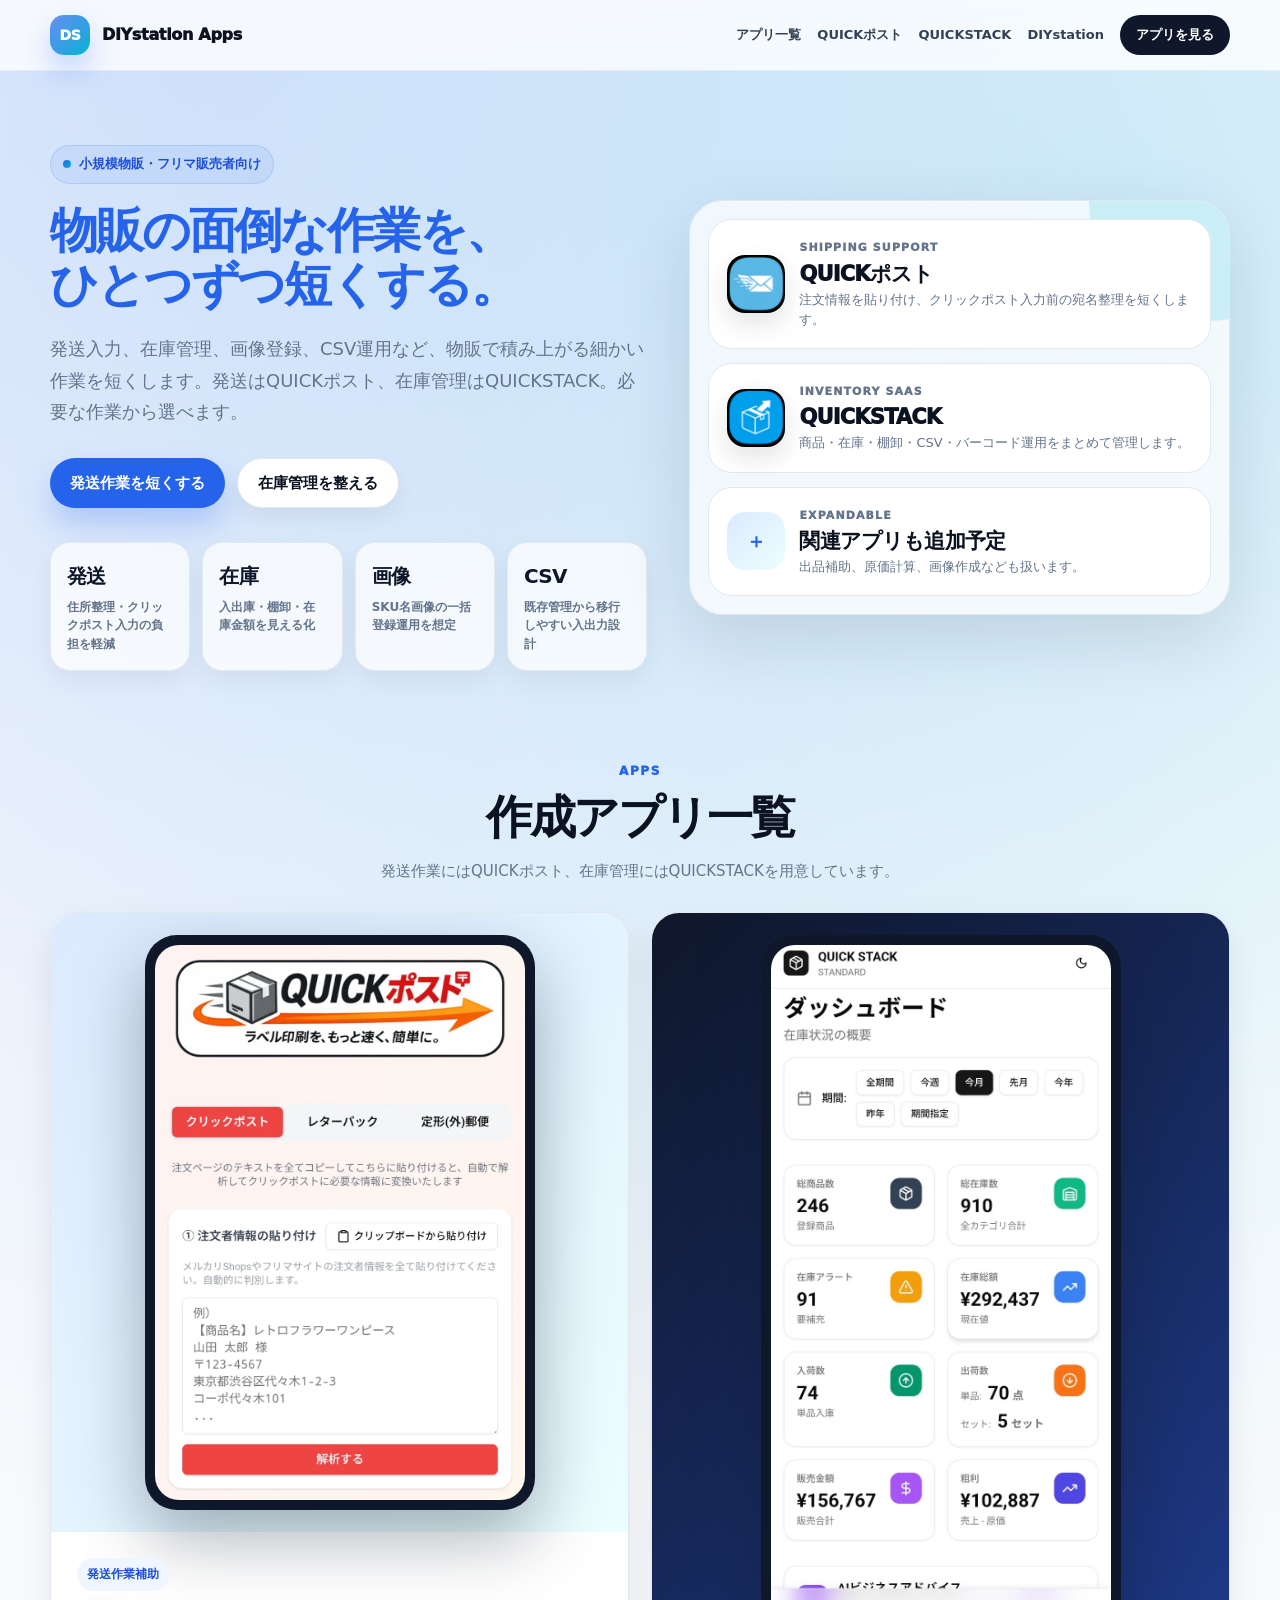
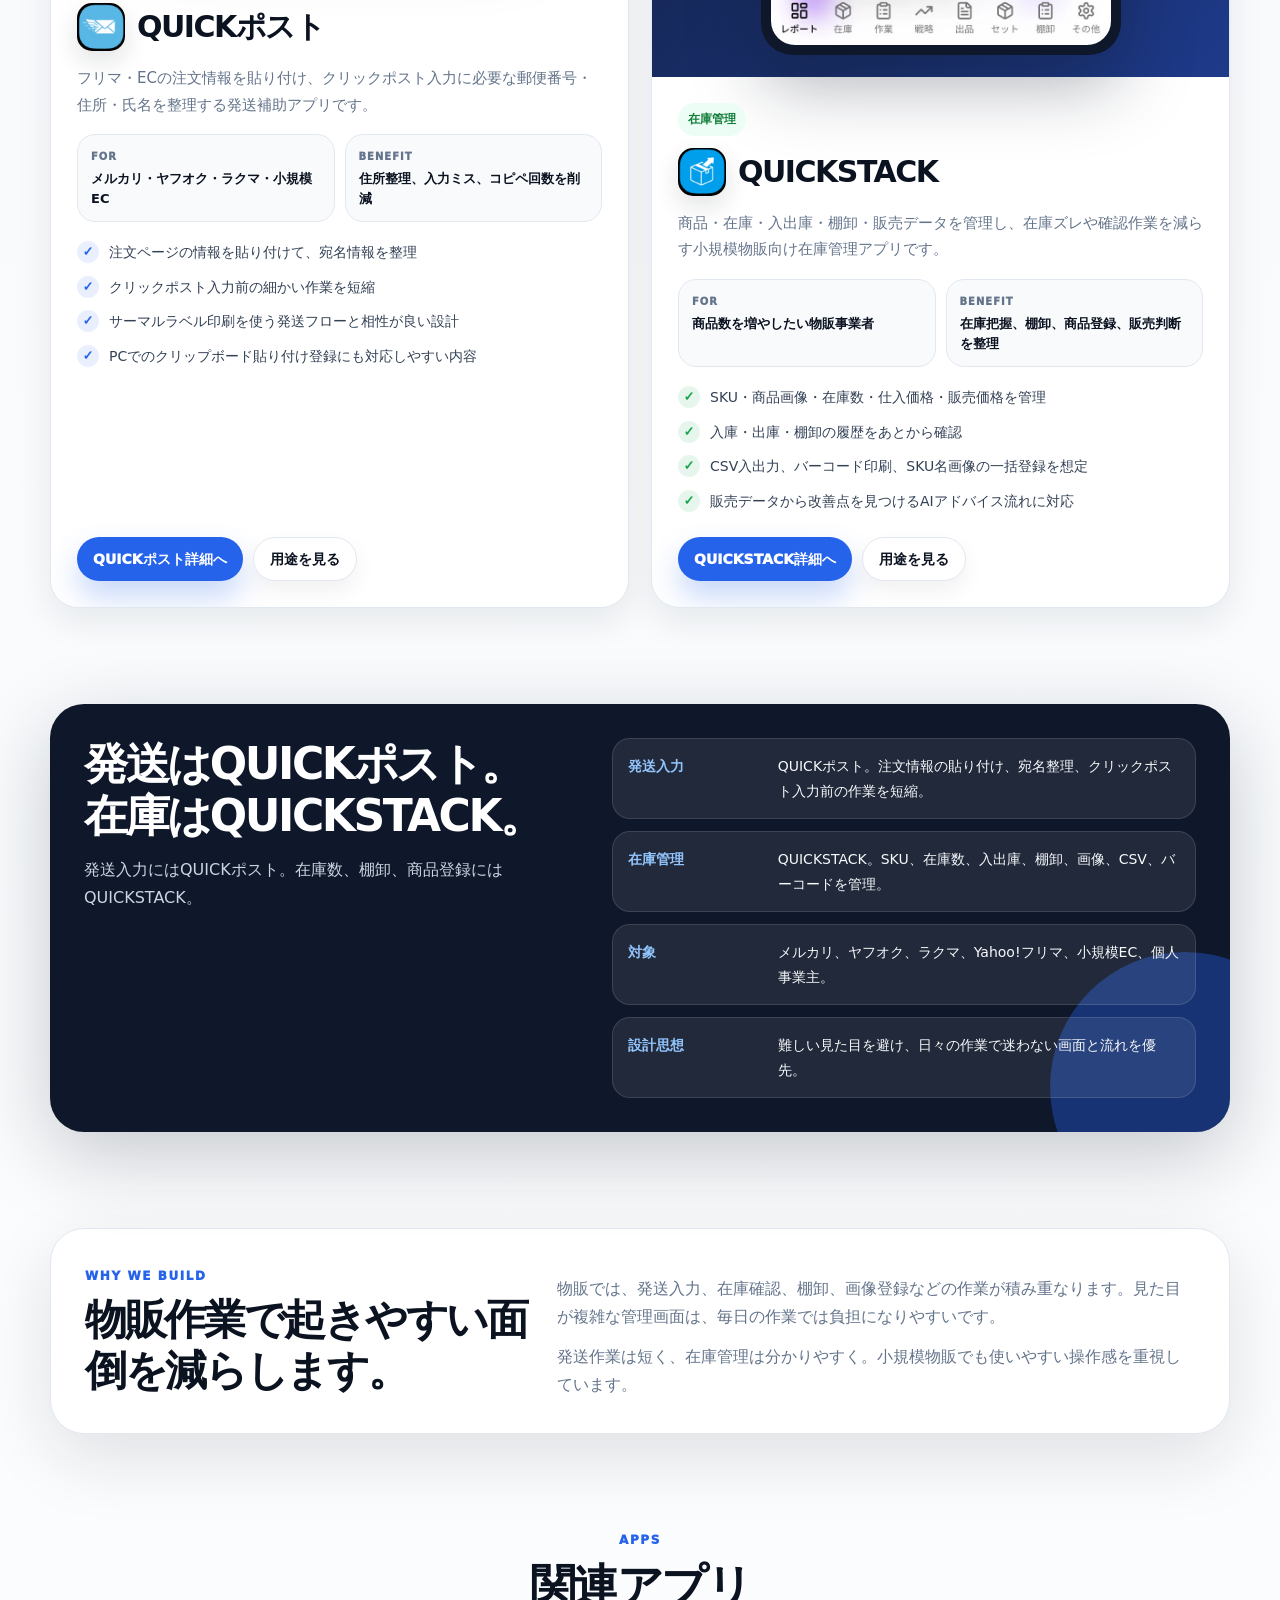
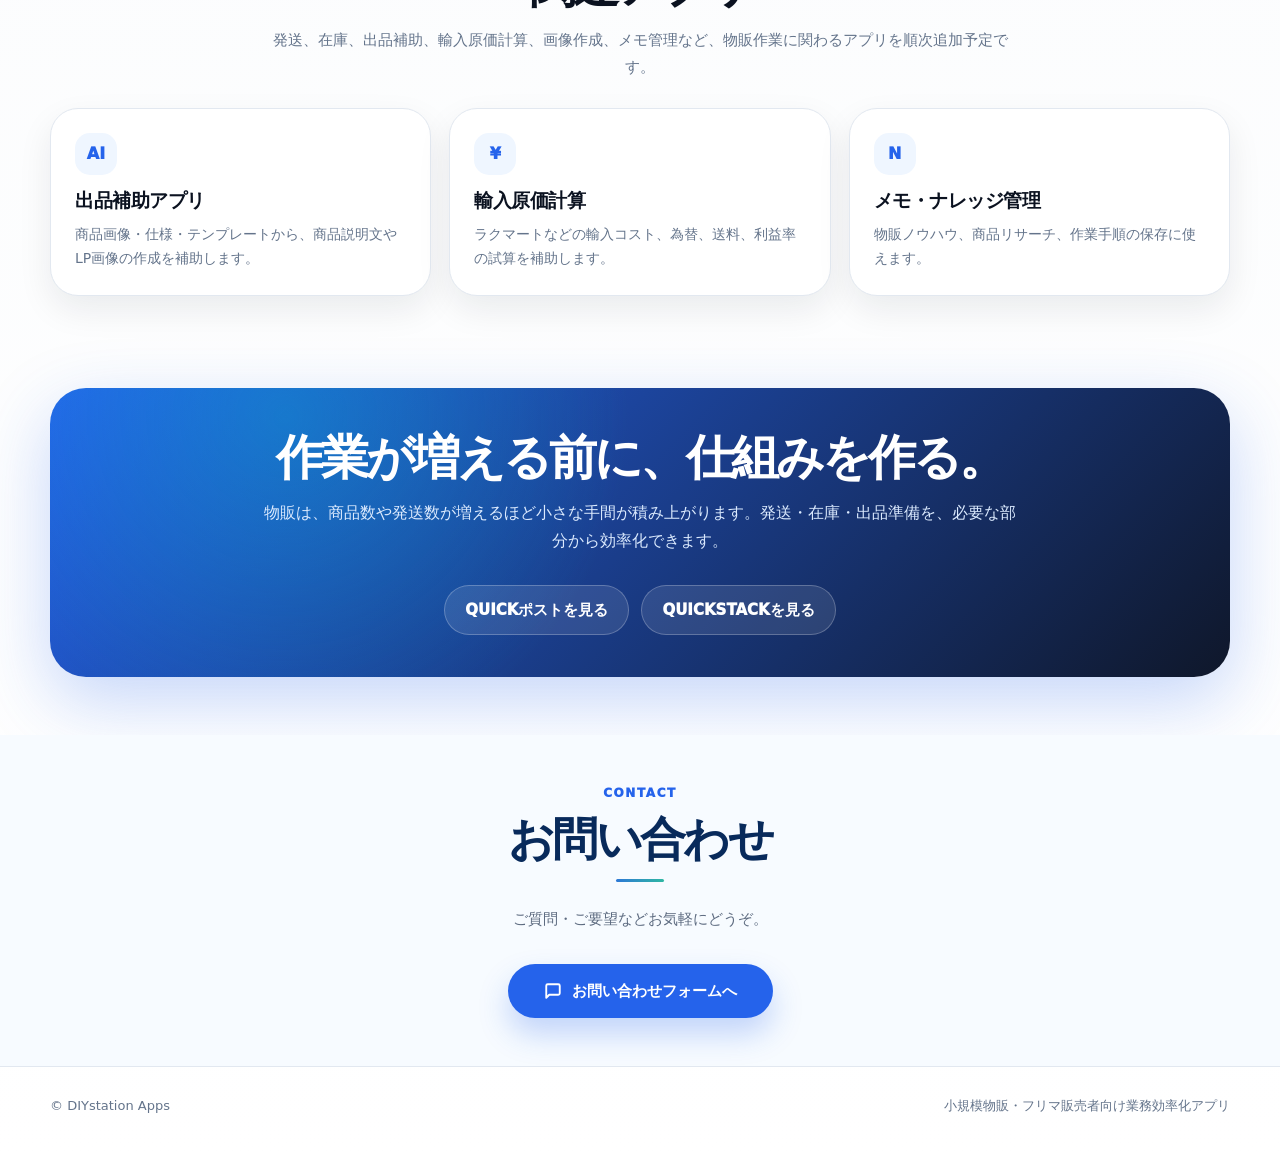
==== commit e6fa5d01: "お問い合わせセクションを追加" ====
--- a/index.html
+++ b/index.html
@@ -237,6 +237,21 @@
   </section>
 </main>
 
+
+<section class="section" style="background:#f7fbff; text-align:center;">
+  <div class="container">
+    <div class="kicker">Contact</div>
+    <h2 class="section-title" style="color:#082a5b;">お問い合わせ</h2>
+    <div style="width:48px; height:3px; border-radius:999px; background:linear-gradient(90deg,#2d78d6,#2fb7a3); margin:12px auto 24px;"></div>
+    <p style="font-size:15px; color:#5d6b80; margin-bottom:32px;">ご質問・ご要望などお気軽にどうぞ。</p>
+    <a href="https://forms.gle/nuhTpcbSgy8NjtaC6" target="_blank" class="btn btn-primary"
+       style="display:inline-flex; align-items:center; gap:10px; height:54px; padding:0 36px; font-size:15px; font-weight:900;">
+      <svg width="18" height="18" viewBox="0 0 24 24" fill="none" stroke="currentColor" stroke-width="2.5" stroke-linecap="round" stroke-linejoin="round"><path d="M21 15a2 2 0 0 1-2 2H7l-4 4V5a2 2 0 0 1 2-2h14a2 2 0 0 1 2 2z"/></svg>
+      お問い合わせフォームへ
+    </a>
+  </div>
+</section>
+
 <footer class="footer">
   <div class="container footer-inner">
     <div>© DIYstation Apps</div>
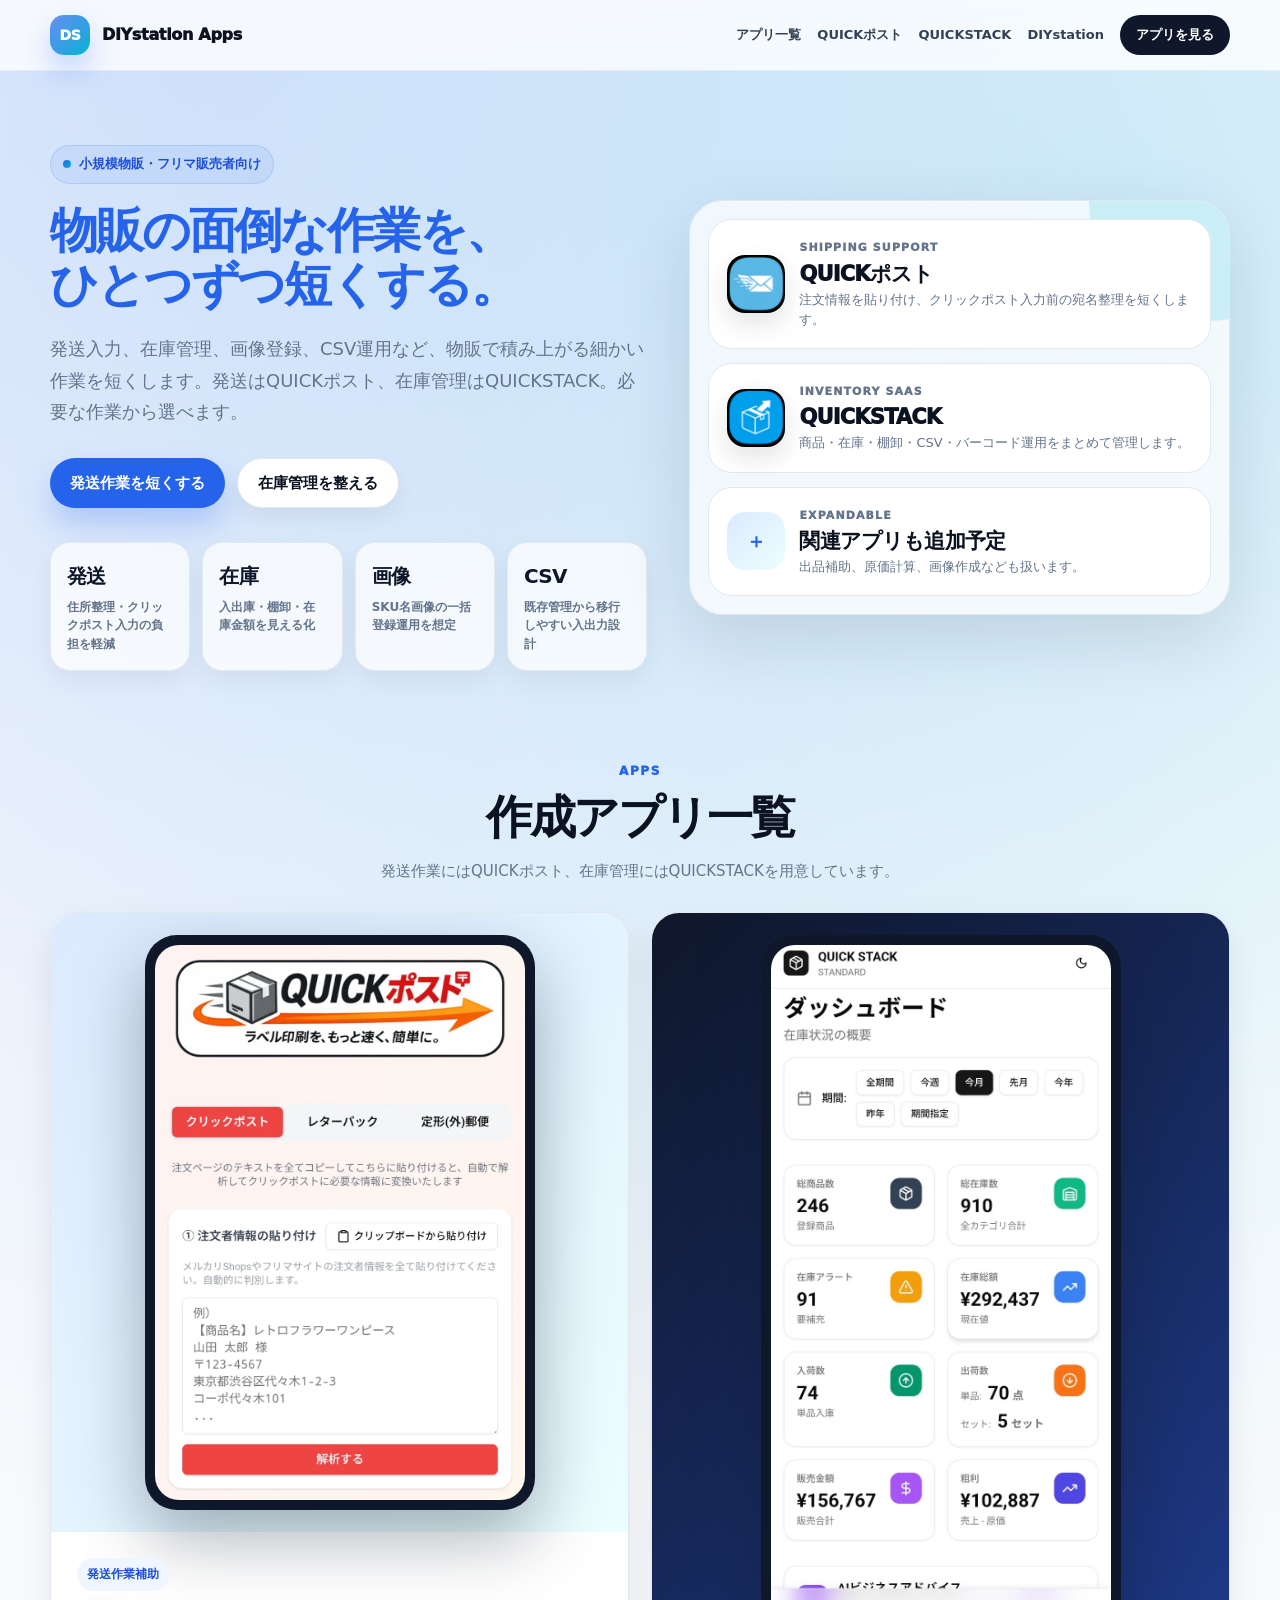
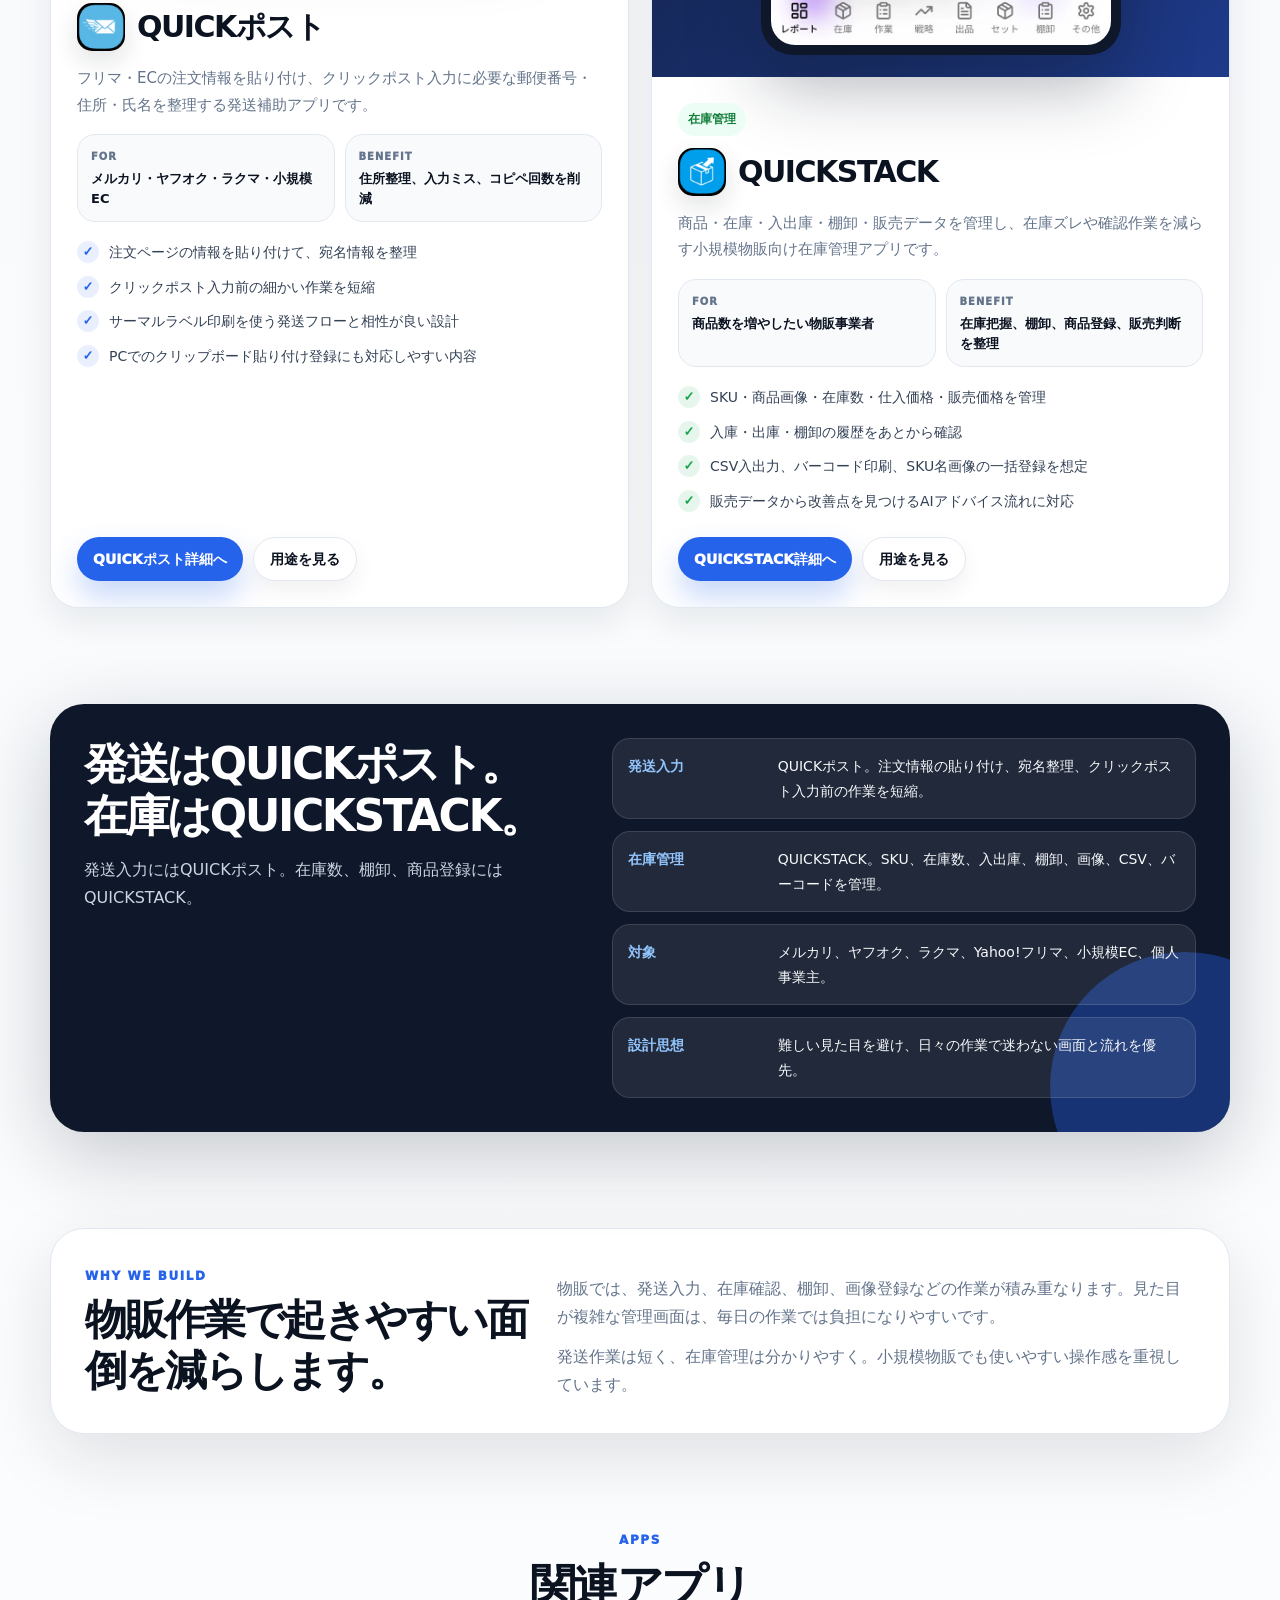
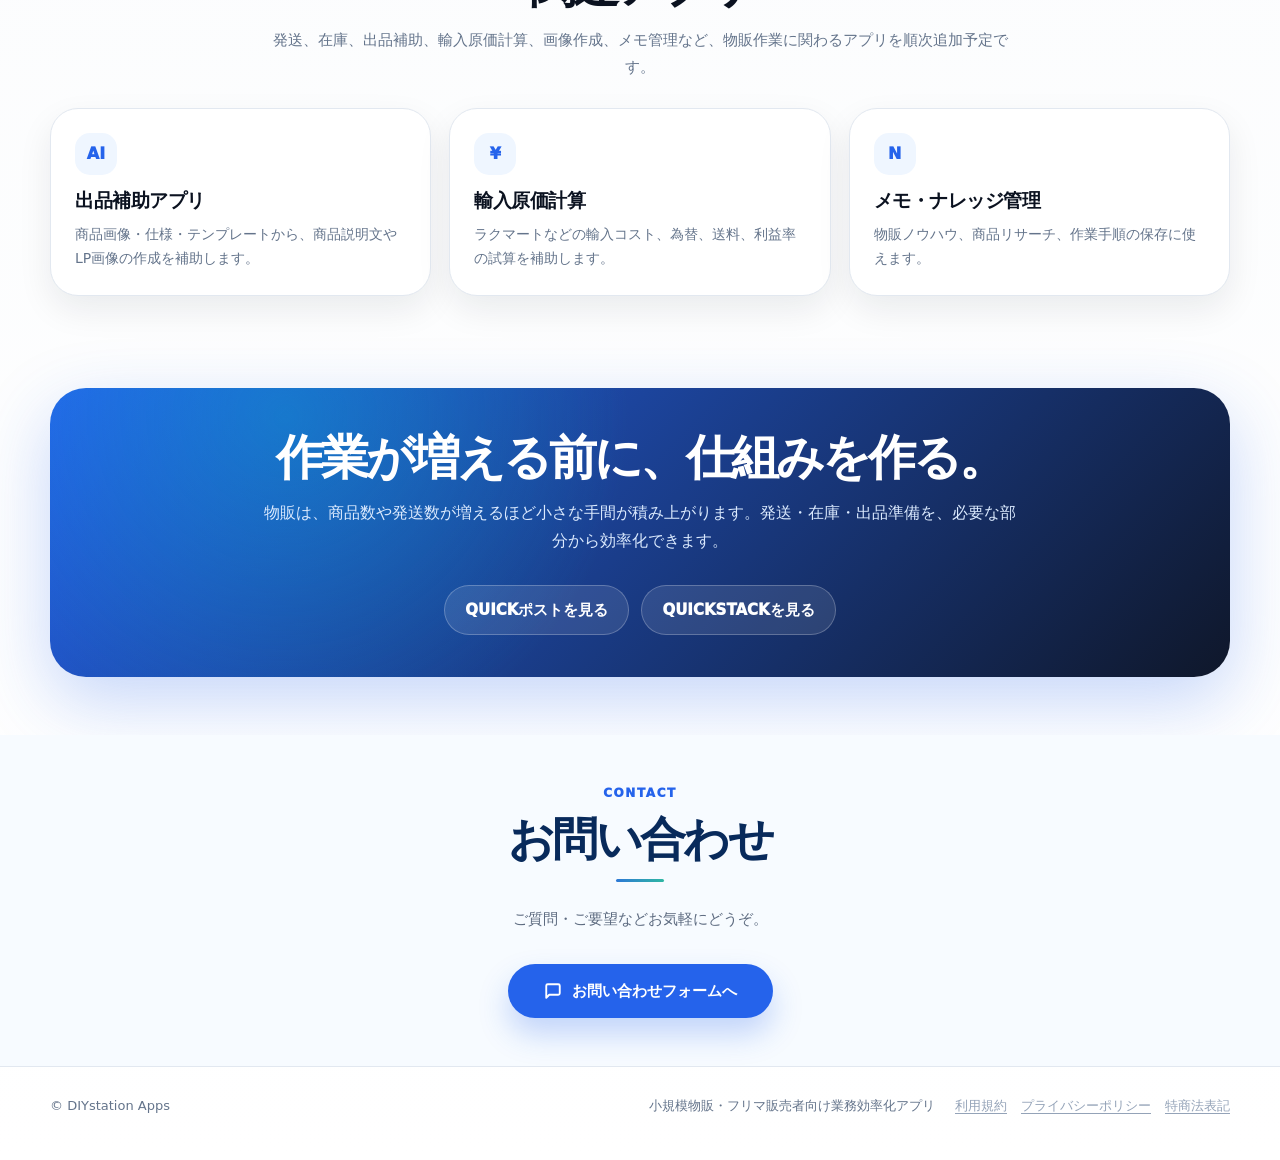
==== commit 66efa6cb: "フッターに利用規約・プライバシー・特商法リンクを追加" ====
--- a/index.html
+++ b/index.html
@@ -255,7 +255,14 @@
 <footer class="footer">
   <div class="container footer-inner">
     <div>© DIYstation Apps</div>
-    <div>小規模物販・フリマ販売者向け業務効率化アプリ</div>
+    <div style="display:flex;gap:20px;flex-wrap:wrap;align-items:center;justify-content:center">
+      <span>小規模物販・フリマ販売者向け業務効率化アプリ</span>
+      <span style="display:flex;gap:14px;flex-wrap:wrap">
+        <a href="./legal/terms.html" style="color:#94a3b8;font-size:13px;text-decoration:underline;text-underline-offset:3px">利用規約</a>
+        <a href="./legal/privacy.html" style="color:#94a3b8;font-size:13px;text-decoration:underline;text-underline-offset:3px">プライバシーポリシー</a>
+        <a href="./legal/tokusho.html" style="color:#94a3b8;font-size:13px;text-decoration:underline;text-underline-offset:3px">特商法表記</a>
+      </span>
+    </div>
   </div>
 </footer>
 <script src="./assets/site.js"></script>
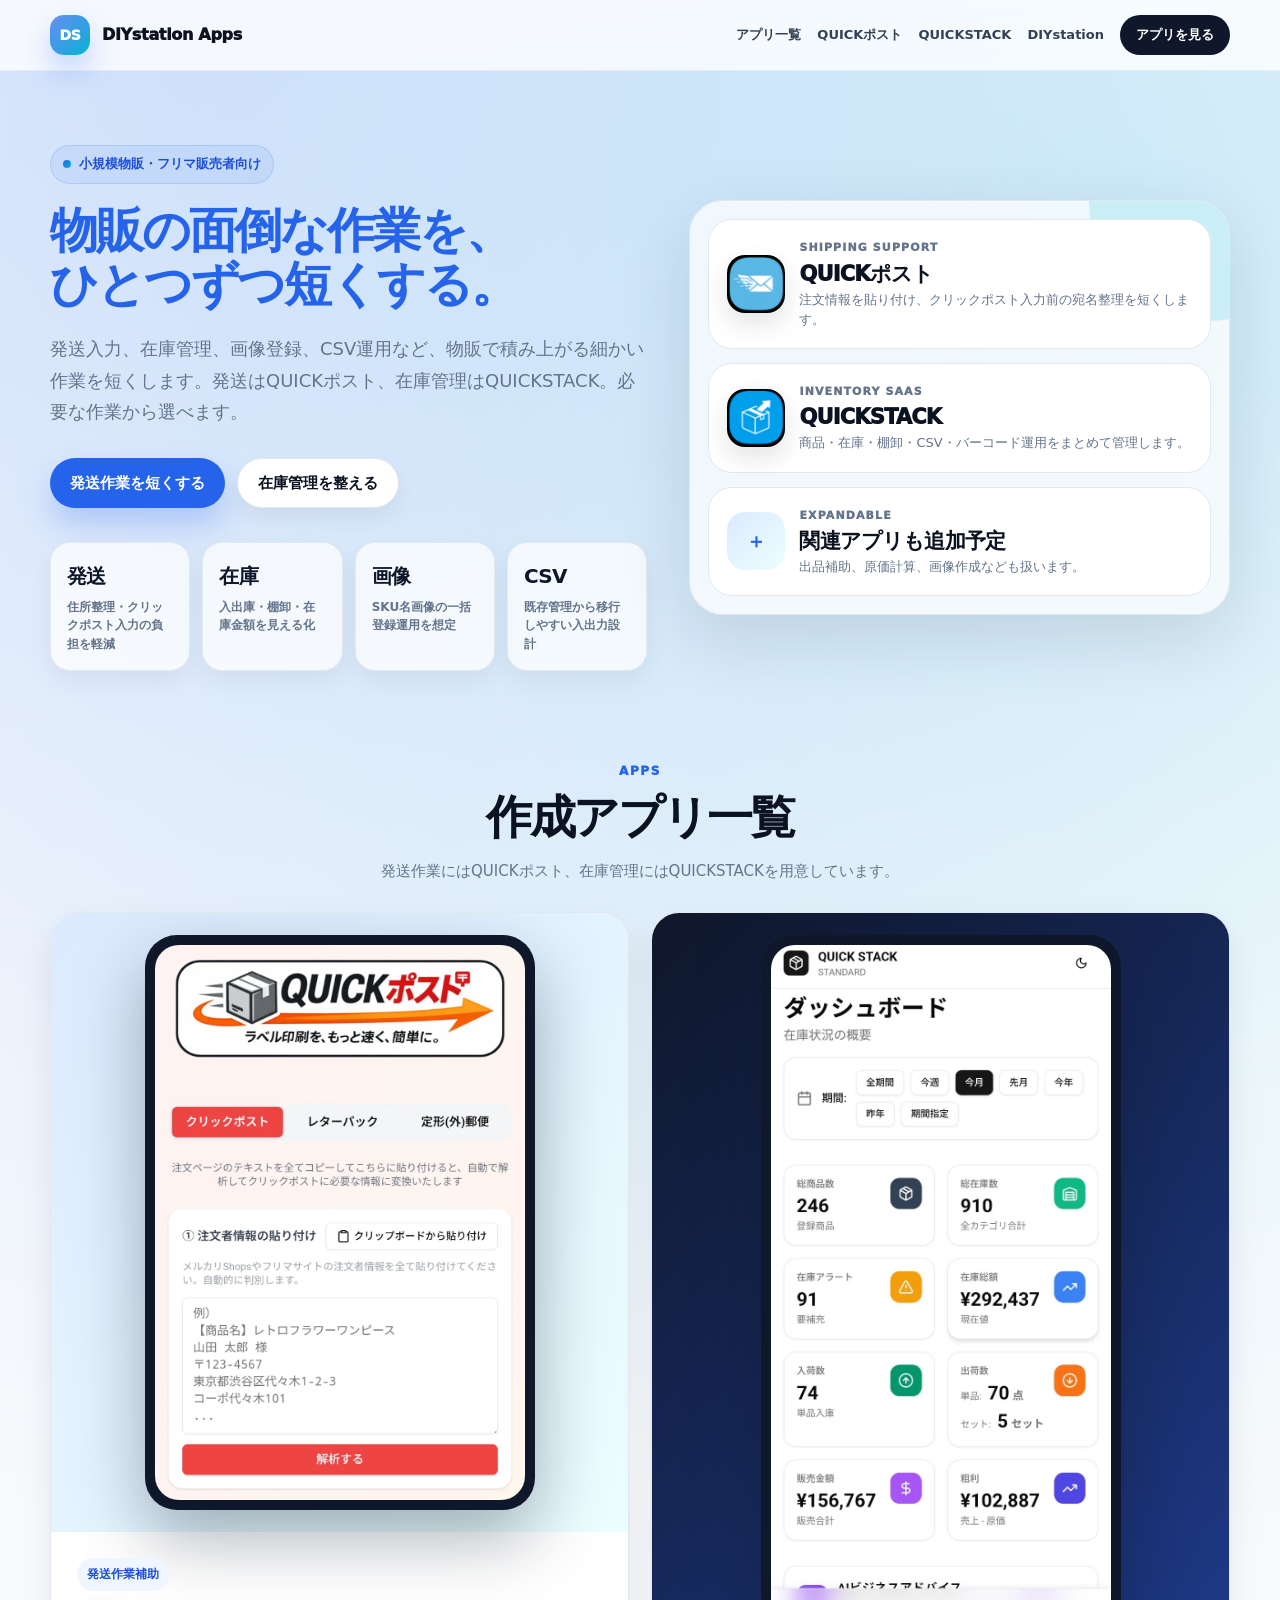
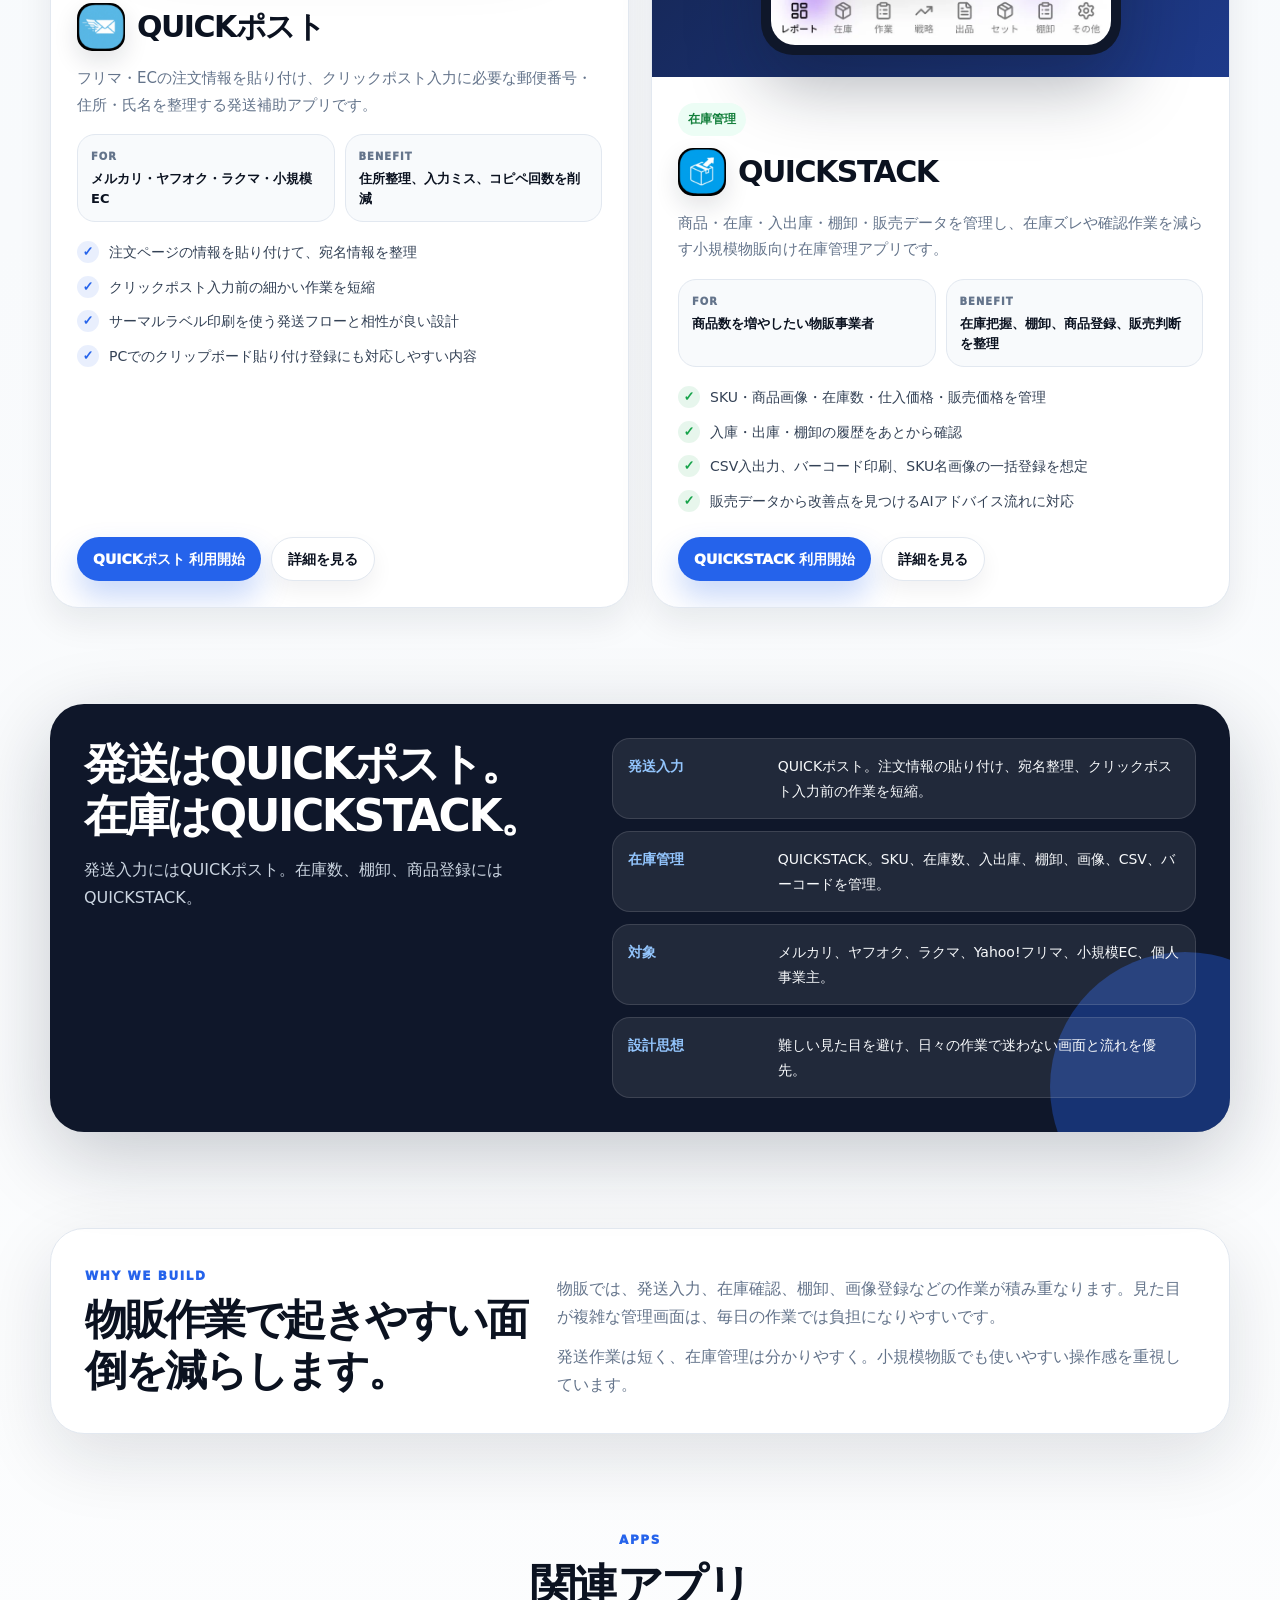
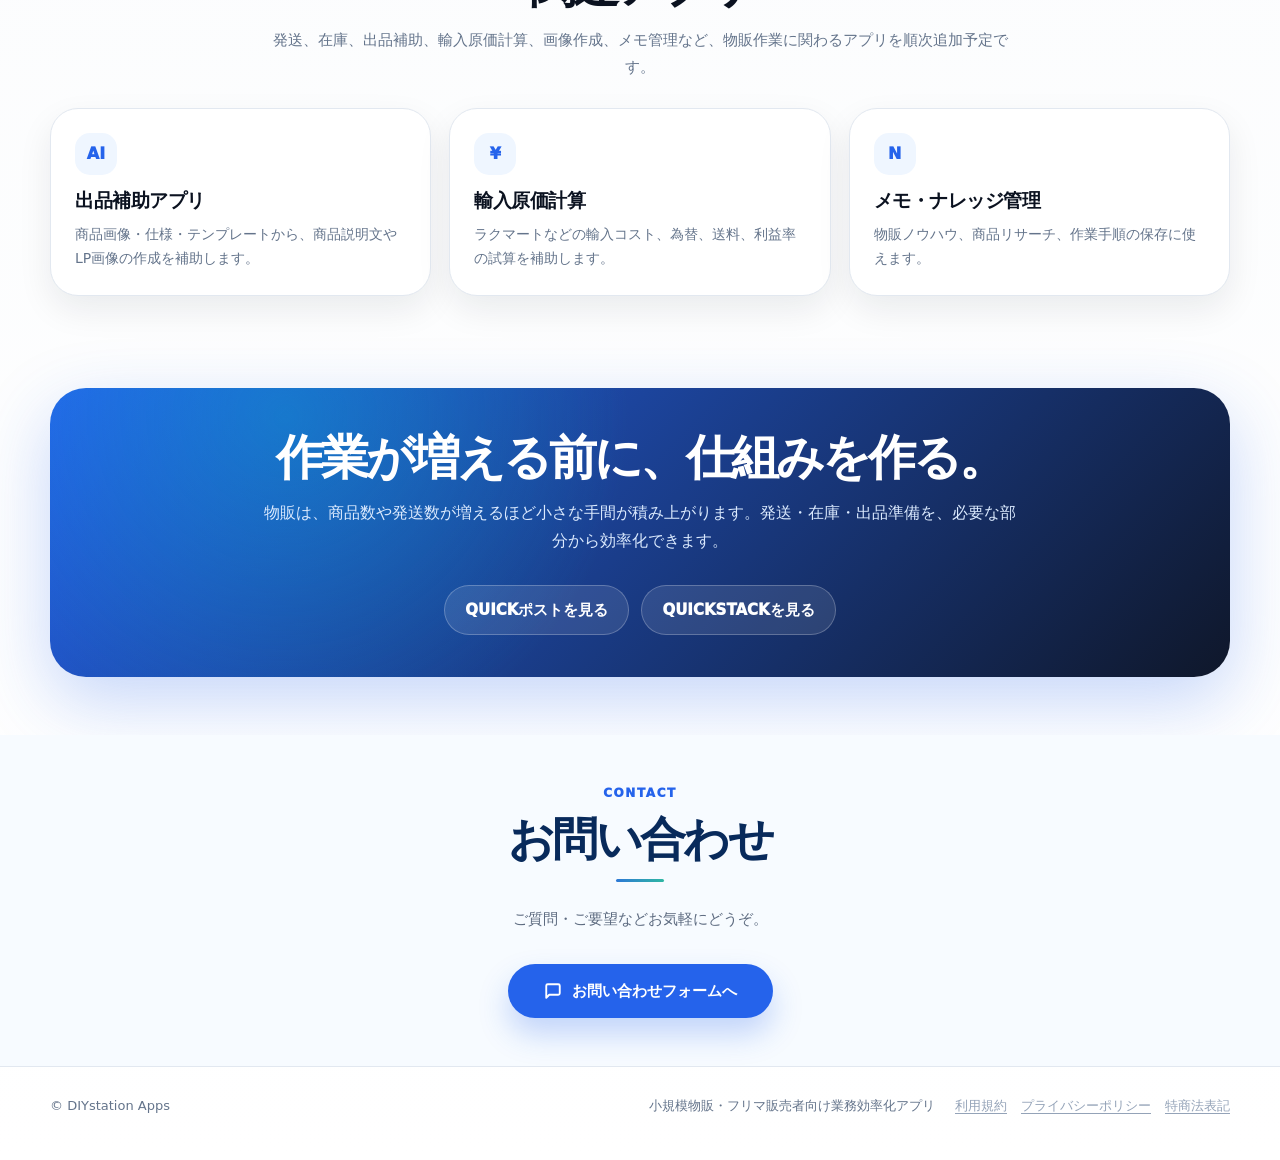
==== commit 8acbf41c: "各アプリカードに利用開始ボタンを追加 (quick-post.net / quick-stack.net)" ====
--- a/index.html
+++ b/index.html
@@ -136,8 +136,8 @@
               <li>PCでのクリップボード貼り付け登録にも対応しやすい内容</li>
             </ul>
             <div class="card-actions">
-              <a class="btn btn-primary" href="./quickpost.html">QUICKポスト詳細へ</a>
-              <a class="btn btn-secondary" href="#compare">用途を見る</a>
+              <a class="btn btn-primary" href="https://quick-post.net/" target="_blank">QUICKポスト 利用開始</a>
+              <a class="btn btn-secondary" href="./quickpost.html">詳細を見る</a>
             </div>
           </div>
         </article>
@@ -169,8 +169,8 @@
               <li>販売データから改善点を見つけるAIアドバイス流れに対応</li>
             </ul>
             <div class="card-actions">
-              <a class="btn btn-primary" href="./quickstack.html">QUICKSTACK詳細へ</a>
-              <a class="btn btn-secondary" href="#compare">用途を見る</a>
+              <a class="btn btn-primary" href="https://quick-stack.net/" target="_blank">QUICKSTACK 利用開始</a>
+              <a class="btn btn-secondary" href="./quickstack.html">詳細を見る</a>
             </div>
           </div>
         </article>
--- a/assets/site.css
+++ b/assets/site.css
@@ -319,7 +319,7 @@
     background:
       radial-gradient(circle at 0% 0%, rgba(37,99,235,.13), transparent 28%),
       linear-gradient(180deg,#f8fbff 0%,#f8fafc 46%,#fff 100%);
-    padding-bottom: calc(82px + env(safe-area-inset-bottom));
+    padding-bottom: calc(100px + env(safe-area-inset-bottom));
   }
 
   .container,
@@ -483,6 +483,8 @@
     gap: 10px;
     padding: 13px;
     border-radius: 19px;
+    position: relative;
+    z-index: 80;
   }
 
   .tile-icon {
@@ -625,6 +627,8 @@
   .card-actions {
     padding-top: 18px;
     gap: 9px;
+    position: relative;
+    z-index: 80;
   }
 
   .card-actions .btn {
@@ -775,7 +779,7 @@
     left: 10px;
     right: 10px;
     bottom: calc(10px + env(safe-area-inset-bottom));
-    z-index: 70;
+    z-index: 90;
     display: grid;
     grid-template-columns: 1fr 1fr;
     gap: 8px;
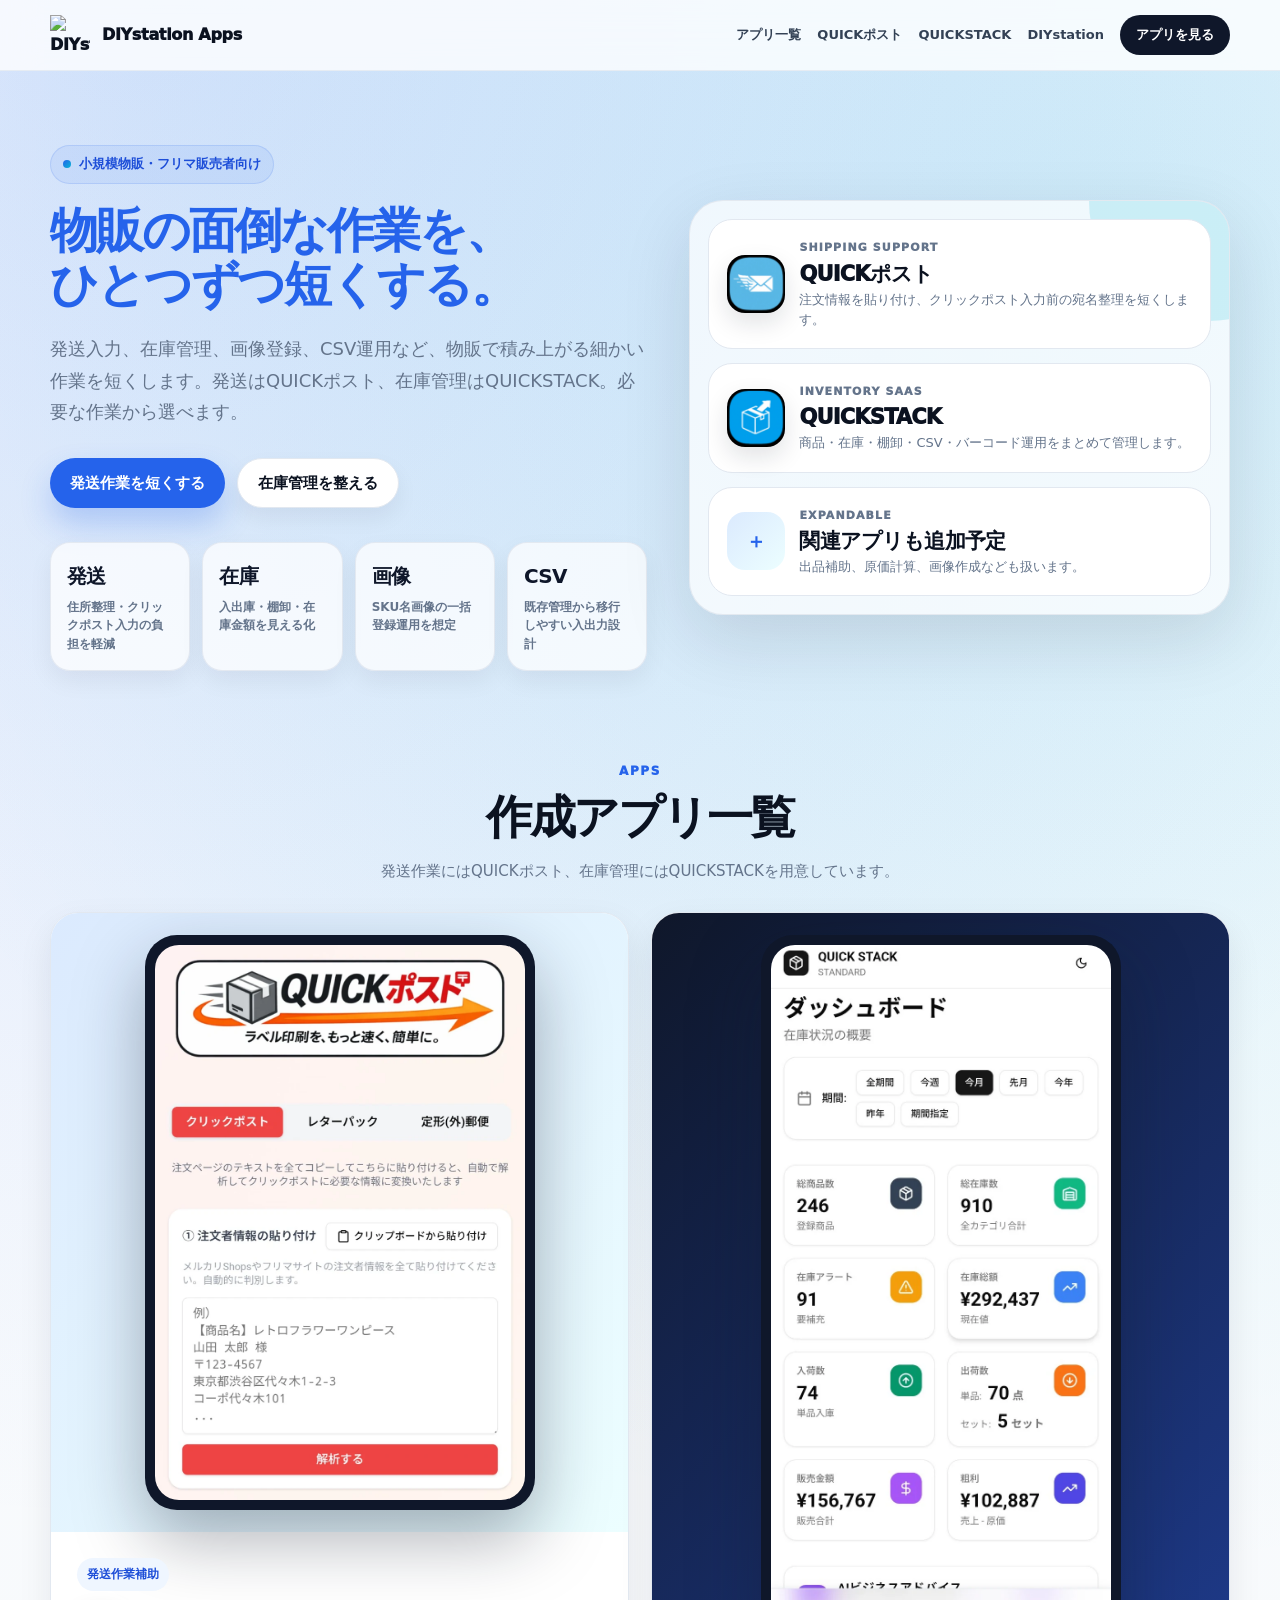
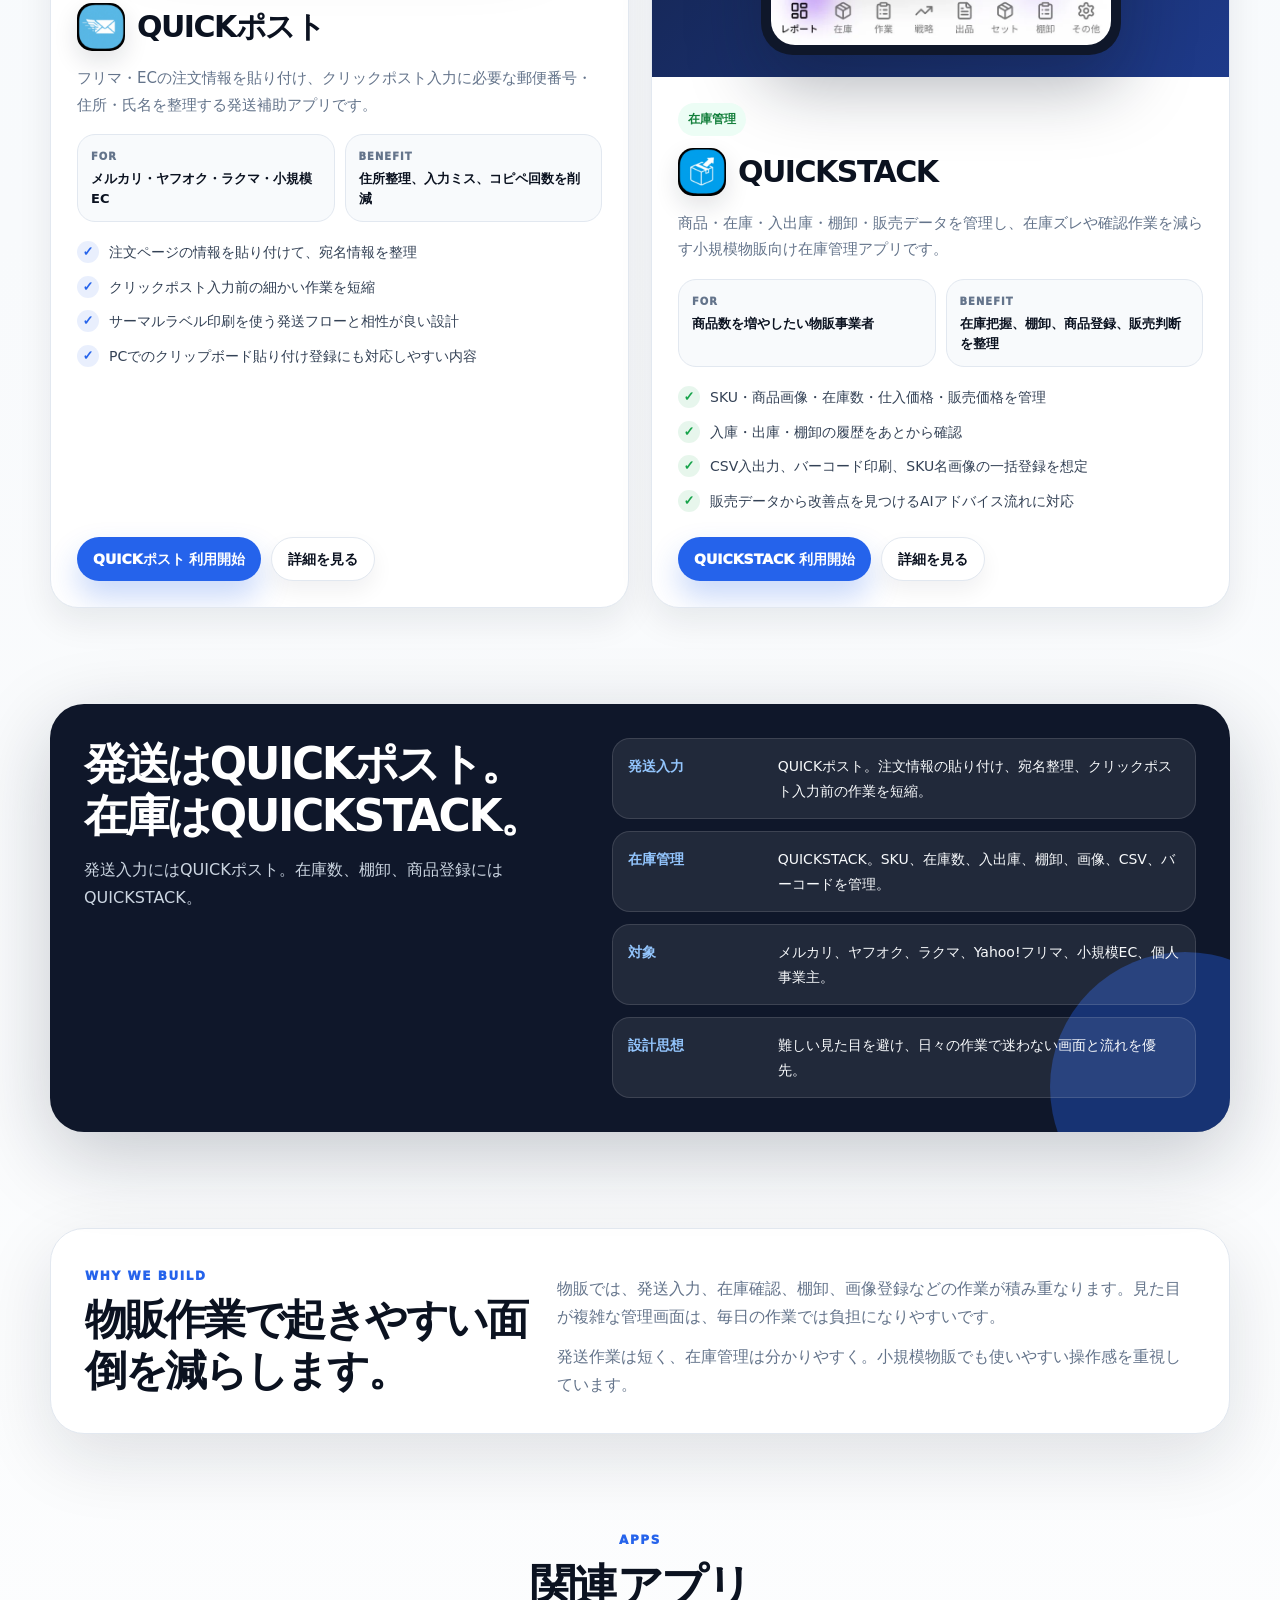
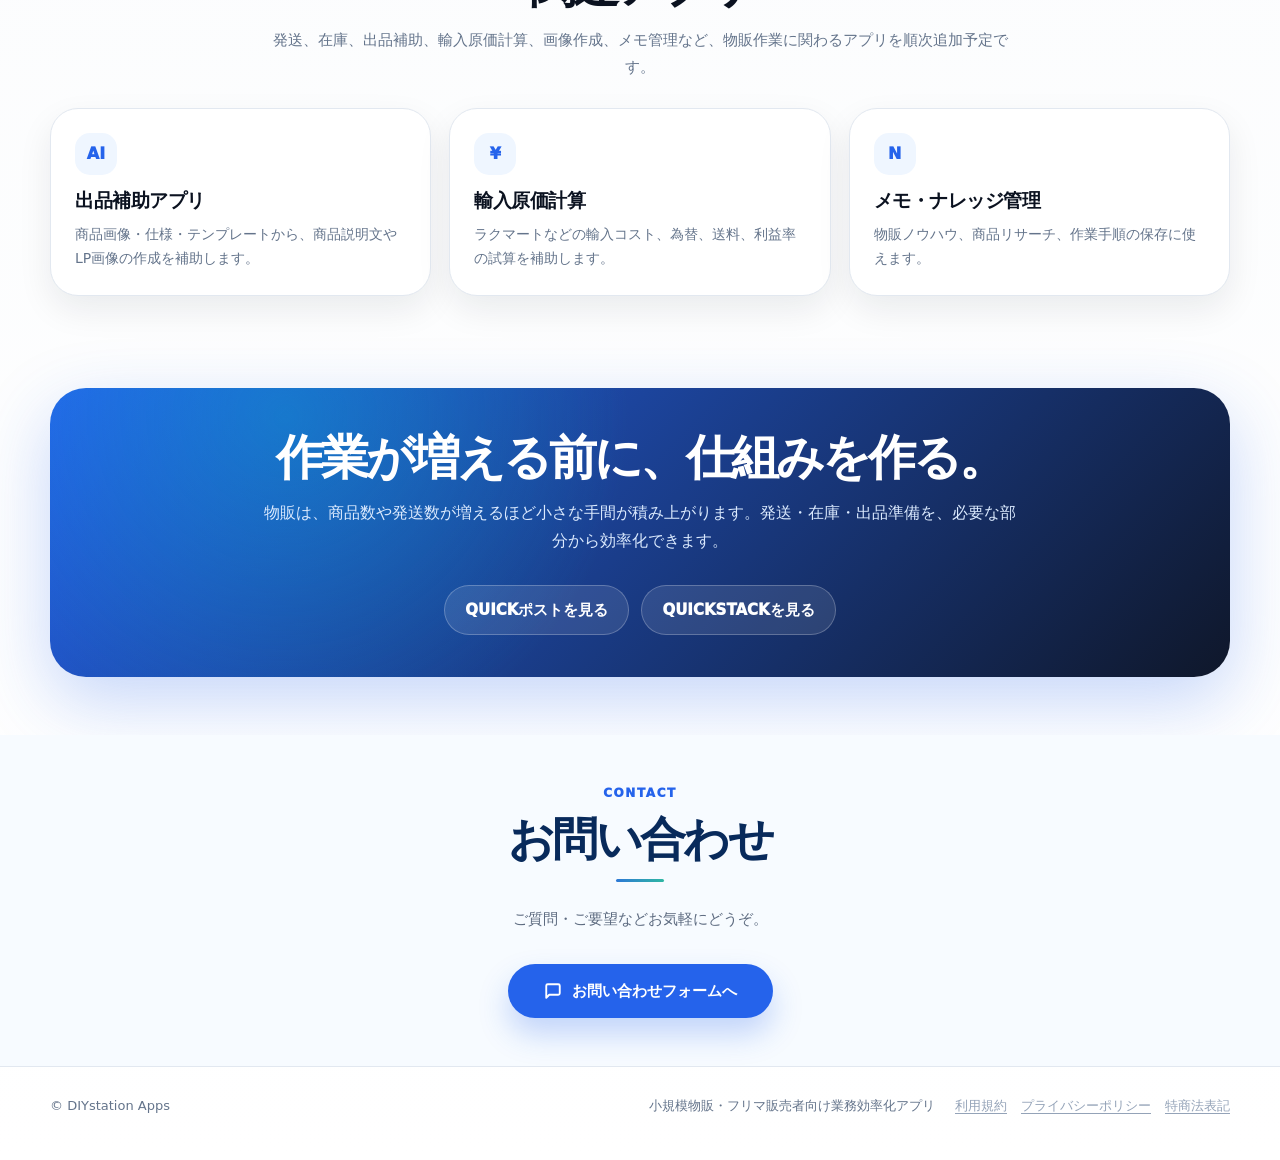
==== commit 829e4946: "ロゴ画像をヘッダーに設置" ====
--- a/index.html
+++ b/index.html
@@ -1,6 +1,14 @@
 <!DOCTYPE html>
 <html lang="ja">
 <head>
+  <!-- Google tag (gtag.js) -->
+  <script async src="https://www.googletagmanager.com/gtag/js?id=G-485066116"></script>
+  <script>
+    window.dataLayer = window.dataLayer || [];
+    function gtag(){dataLayer.push(arguments);}
+    gtag('js', new Date());
+    gtag('config', 'G-485066116');
+  </script>
   <meta charset="UTF-8" />
   <meta name="viewport" content="width=device-width, initial-scale=1.0, viewport-fit=cover" />
   <title>DIYstation Apps | 物販作業を短くするアプリ一覧</title>
@@ -20,7 +28,7 @@
 <header class="header">
   <div class="header-inner">
     <a class="brand" href="./index.html" aria-label="DIYstation Apps">
-      <div class="logo-mark">DS</div>
+      <img src="https://base44.app/api/apps/6a025f8617ee917685ce1d81/files/mp/public/6a025f8617ee917685ce1d81/60ff39e11_diystation_logo.png" alt="DIYstation ロゴ" style="height:40px;width:40px;object-fit:contain;">
       <span>DIYstation Apps</span>
     </a>
     <nav class="nav" aria-label="Main navigation">
